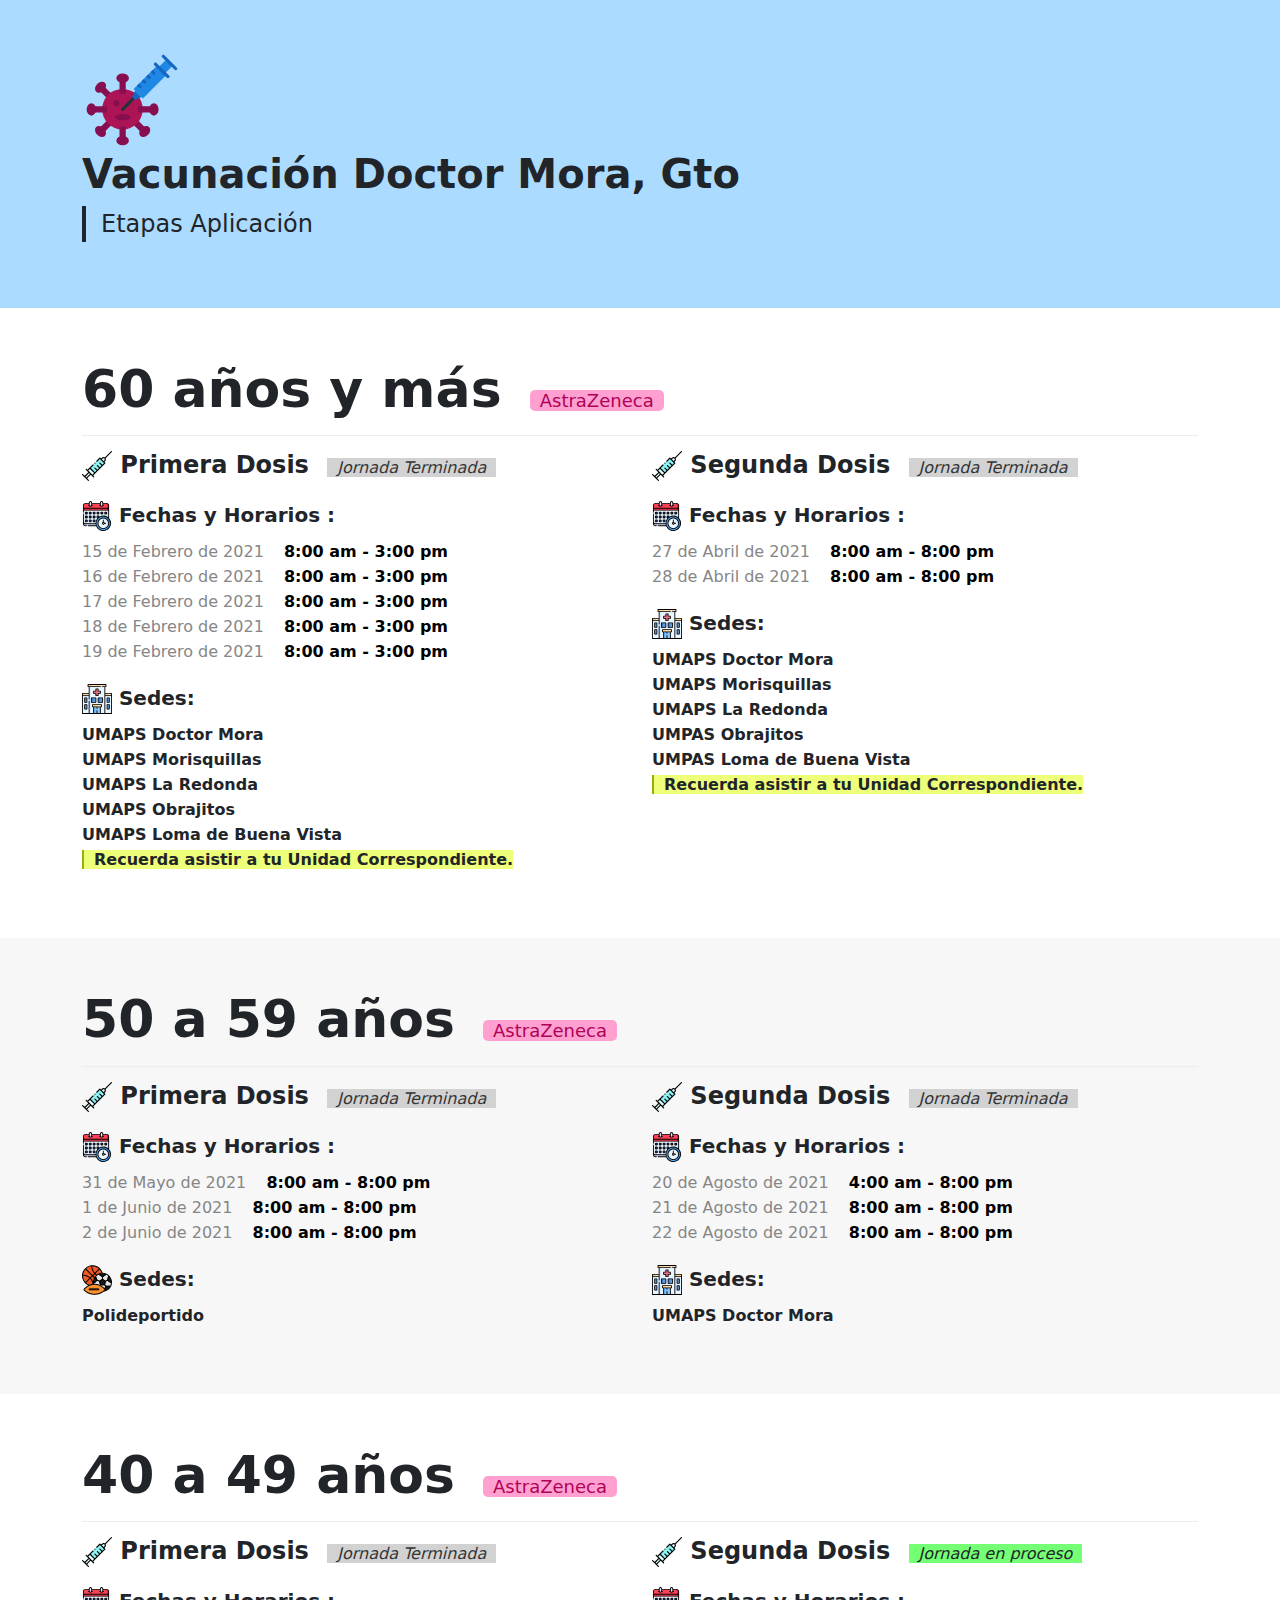
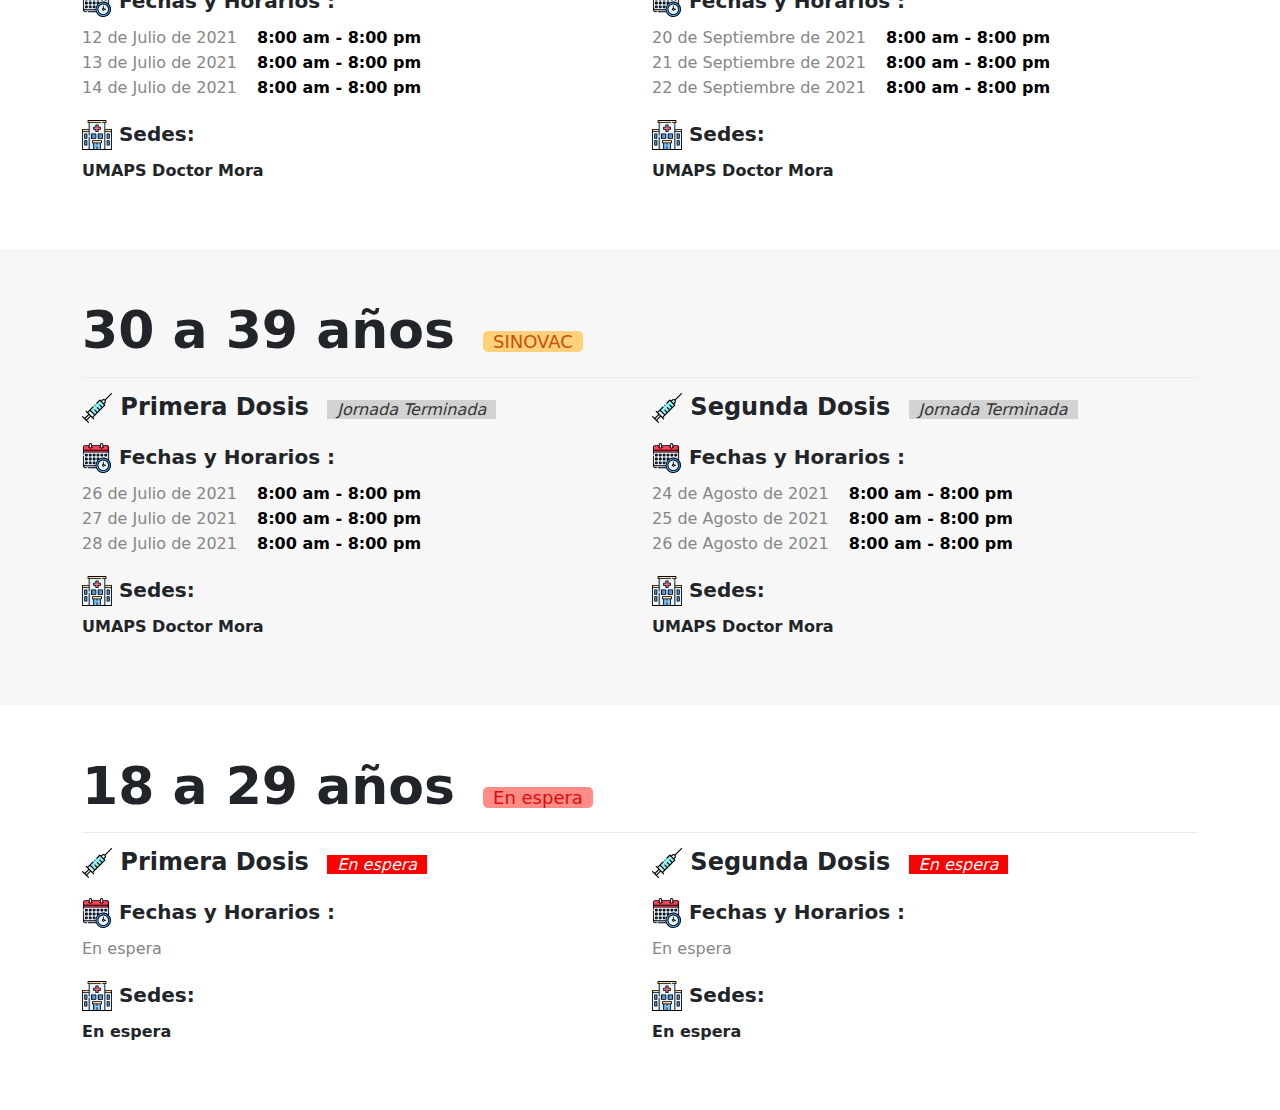
==== index.html @ d127301e "Update index.html" ====
<!doctype html>
<html lang="es">
  <head>
    <!-- Required meta tags -->
    <meta charset="utf-8">
    <meta name="viewport" content="width=device-width, initial-scale=1, shrink-to-fit=no, user-scalable=0">
		<link rel="shortcut icon" href="images/icon.png">
		<title>Vacunación Doctor Mora</title> 
		<meta name="description" content="Información sobre el coronavirus en Doctor Mora" >

    <!-- Bootstrap CSS -->
    <link href="css/bootstrap.min.css" rel="stylesheet">
		<link href="css/styles.css" rel="stylesheet">

  


    <!-- progresive app -->
		<!-- Progresive -->
		<meta name="theme-color" content="#63aee6" />
  	<link rel="manifest" href="./manifest.json" /> 


  </head>
  <body>
    
	  
	  
	  
	  
	  <section class="banner">
	  	<div class="container">
			<div class="row justify-content-center">
				<div class="col-lg-12">
					<img src="images/vacuna.svg" class="img-fluid" alt=""><h1> Vacunación Doctor Mora, Gto </h1>
					<p>Etapas Aplicación</p>
				</div>
			</div>  
		</div>
	  </section>
	  
	
	  
	  <!----------------------------------------- 60---------------------------------- ----------------->
	  
	  <section class="etapa blanco">
	  	<div class="container">
			<div class="row">
				<div class="col-lg-12 pegajoso tras">
					<h2 class="years">60 años y más <span class="vacuna astra">AstraZeneca</span></h2>
				</div>
				<!-- 1 dosis -->
				<div class="col-lg-6 col-md-6 col-sm-12">
					<div class="tarjeta temp">
						<ul class="list-unstyled">
							<li class="dosis"><h3><img src="images/jeringa.svg" class="img-fluid img-list" alt=""> Primera Dosis <span class="jornada terminada">Jornada Terminada</span></h3></li>
							<li class="fecha"><h3><img src="images/calendario.svg" class="img-fluid img-list" alt=""> Fechas y Horarios :</h3>
								<ul class="list-unstyled">
									<li>15 de Febrero de 2021 <span>8:00 am - 3:00 pm</span></li>
									<li>16 de Febrero de 2021 <span>8:00 am - 3:00 pm</span></li>
									<li>17 de Febrero de 2021 <span>8:00 am - 3:00 pm</span></li>
									<li>18 de Febrero de 2021 <span>8:00 am - 3:00 pm</span></li>
									<li>19 de Febrero de 2021 <span>8:00 am - 3:00 pm</span></li>
								</ul>
							</li>
							<li class="sedes"><h3><img src="images/hospital.svg" class="img-fluid img-list" alt=""> Sedes:</h3> 
								<ul class="list-unstyled">
									<li>UMAPS Doctor Mora</li>
									<li>UMAPS Morisquillas</li>
									<li>UMAPS La Redonda</li>
									<li>UMAPS Obrajitos</li>
									<li>UMAPS Loma de Buena Vista</li>
									<li><span>Recuerda asistir a tu Unidad Correspondiente.</span></li>
								</ul>
							</li>
							
						</ul>
					</div>
				</div>
			
			
			<!-- 2 dosis -->
				<div class="col-lg-6 col-md-6 col-sm-12">
					<div class="tarjeta temp">
						<ul class="list-unstyled">
							<li class="dosis"><h3><img src="images/jeringa.svg" class="img-fluid img-list" alt=""> Segunda Dosis <span class="jornada terminada">Jornada Terminada</span></h3></li>
							<li class="fecha"><h3><img src="images/calendario.svg" class="img-fluid img-list" alt=""> Fechas y Horarios :</h3>
								<ul class="list-unstyled">
									<li>27 de Abril de 2021 <span>8:00 am - 8:00 pm</span></li>
									<li>28 de Abril de 2021 <span>8:00 am - 8:00 pm</span></li>
									
								</ul>
							</li>
							<li class="sedes"><h3><img src="images/hospital.svg" class="img-fluid img-list" alt=""> Sedes: </h3>
								<ul class="list-unstyled">
									<li>UMAPS Doctor Mora</li>
									<li>UMAPS Morisquillas</li>
									<li>UMAPS La Redonda</li>
									<li>UMPAS Obrajitos</li>
									<li>UMPAS Loma de Buena Vista</li>
									<li><span>Recuerda asistir a tu Unidad Correspondiente.</span></li>
								</ul>
							</li>
							
						</ul>
					</div>
				</div>
			
		
			
			
			
			
			
			
			
			
			</div>  
		</div>
	  </section>
	  
	  	  <!-----------------------------------------50------ 59---------------------------------- ----------------->
	    
	  <section class="etapa gris">
	  	<div class="container">
			<div class="row">
				<div class="col-lg-12 pegajoso tras">
					<h2 class="years">50 a 59 años <span class="vacuna astra">AstraZeneca</span></h2>
				</div>
				<!-- 1 dosis -->
				<div class="col-lg-6 col-md-6 col-sm-12">
					<div class="tarjeta temp">
						<ul class="list-unstyled">
							<li class="dosis"><h3><img src="images/jeringa.svg" class="img-fluid img-list" alt=""> Primera Dosis <span class="jornada terminada">Jornada Terminada</span></h3></li>
							<li class="fecha"><h3><img src="images/calendario.svg" class="img-fluid img-list" alt=""> Fechas y Horarios :</h3>
								<ul class="list-unstyled">
									<li>31 de Mayo de 2021 <span>8:00 am - 8:00 pm</span></li>
									<li> 1 de Junio de 2021 <span>8:00 am - 8:00 pm</span></li>
									<li> 2 de Junio de 2021 <span>8:00 am - 8:00 pm</span></li>
									
								</ul>
							</li>
							<li class="sedes"><h3><img src="images/sports.svg" class="img-fluid img-list" alt=""> Sedes:</h3> 
								<ul class="list-unstyled">
									<li>Polideportido</li>
								</ul>
							</li>
							
						</ul>
					</div>
				</div>
			
			
			<!-- 2 dosis -->
				<div class="col-lg-6 col-md-6 col-sm-12">
					<div class="tarjeta temp">
						<ul class="list-unstyled">
							<li class="dosis"><h3><img src="images/jeringa.svg" class="img-fluid img-list" alt=""> Segunda Dosis <span class="jornada terminada">Jornada Terminada</span></h3></li>
							<li class="fecha"><h3><img src="images/calendario.svg" class="img-fluid img-list" alt=""> Fechas y Horarios :</h3>
								<ul class="list-unstyled">
									<li>20 de Agosto de 2021 <span>4:00 am - 8:00 pm</span></li>
									<li>21 de Agosto de 2021 <span>8:00 am - 8:00 pm</span></li>
									<li>22 de Agosto de 2021 <span>8:00 am - 8:00 pm</span></li>
									
								</ul>
							</li>
							<li class="sedes"><h3><img src="images/hospital.svg" class="img-fluid img-list" alt=""> Sedes: </h3>
								<ul class="list-unstyled">
									<li>UMAPS Doctor Mora</li>
								</ul>
							</li>
							
						</ul>
					</div>
				</div>
			
		
			
	
			
			</div>  
		</div>
	  </section>
	  


	  <!-----------------------------------------40------ 49---------------------------------- ----------------->
	  
	  <section class="etapa blanco">
	  	<div class="container">
			<div class="row">
				<div class="col-lg-12 pegajoso tras">
					<h2 class="years">40 a 49 años <span class="vacuna astra">AstraZeneca</span></h2>
				</div>
				<!-- 1 dosis -->
				<div class="col-lg-6 col-md-6 col-sm-12">
					<div class="tarjeta temp">
						<ul class="list-unstyled">
							<li class="dosis"><h3><img src="images/jeringa.svg" class="img-fluid img-list" alt=""> Primera Dosis <span class="jornada terminada">Jornada Terminada</span></h3></li>
							<li class="fecha"><h3><img src="images/calendario.svg" class="img-fluid img-list" alt=""> Fechas y Horarios :</h3>
								<ul class="list-unstyled">
									<li>12 de Julio de 2021 <span>8:00 am - 8:00 pm</span></li>
									<li>13 de Julio de 2021 <span>8:00 am - 8:00 pm</span></li>
									<li>14 de Julio de 2021 <span>8:00 am - 8:00 pm</span></li>
									
								</ul>
							</li>
							<li class="sedes"><h3><img src="images/hospital.svg" class="img-fluid img-list" alt=""> Sedes:</h3> 
								<ul class="list-unstyled">
									<li>UMAPS Doctor Mora</li>
								</ul>
							</li>
							
						</ul>
					</div>
				</div>
			
			
			<!-- 2 dosis -->
				<div class="col-lg-6 col-md-6 col-sm-12">
					<div class="tarjeta prox">
						<ul class="list-unstyled">
							<li class="dosis"><h3><img src="images/jeringa.svg" class="img-fluid img-list" alt=""> Segunda Dosis <span class="jornada proxima">Jornada en proceso</span></h3></li>
							<li class="fecha"><h3><img src="images/calendario.svg" class="img-fluid img-list" alt=""> Fechas y Horarios :</h3>
								<ul class="list-unstyled">
									<li>20 de Septiembre de 2021 <span>8:00 am - 8:00 pm</span></li>
									<li>21 de Septiembre de 2021 <span>8:00 am - 8:00 pm</span></li>
									<li>22 de Septiembre de 2021 <span>8:00 am - 8:00 pm</span></li>
									
								</ul>
							</li>
							<li class="sedes"><h3><img src="images/hospital.svg" class="img-fluid img-list" alt=""> Sedes: </h3>
								<ul class="list-unstyled">
									<li>UMAPS Doctor Mora</li>
									
								</ul>
							</li>
							
						</ul>
					</div>
				</div>
			
		
			</div>
		  </div>
	  </section>
			
				<!-----------------------------------------30------ 39---------------------------------- ----------------->
				
	<section class="etapa gris">
	  	<div class="container">
			<div class="row">
				<div class="col-lg-12 pegajoso tras">
					<h2 class="years">30 a 39 años <span class="vacuna sinovac">SINOVAC</span></h2>
				</div>
				<!-- 1 dosis -->
				<div class="col-lg-6 col-md-6 col-sm-12">
					<div class="tarjeta temp">
						<ul class="list-unstyled">
							<li class="dosis"><h3><img src="images/jeringa.svg" class="img-fluid img-list" alt=""> Primera Dosis <span class="jornada terminada">Jornada Terminada</span></h3></li>
							<li class="fecha"><h3><img src="images/calendario.svg" class="img-fluid img-list" alt=""> Fechas y Horarios :</h3>
								<ul class="list-unstyled">
									<li>26 de Julio de 2021 <span>8:00 am - 8:00 pm</span></li>
									<li>27 de Julio de 2021 <span>8:00 am - 8:00 pm</span></li>
									<li>28 de Julio de 2021 <span>8:00 am - 8:00 pm</span></li>
									
								</ul>
							</li>
							<li class="sedes"><h3><img src="images/hospital.svg" class="img-fluid img-list" alt=""> Sedes:</h3> 
								<ul class="list-unstyled">
									<li>UMAPS Doctor Mora</li>
								</ul>
							</li>
							
						</ul>
					</div>
				</div>
			
			
			<!-- 2 dosis -->
				<div class="col-lg-6 col-md-6 col-sm-12">
					<div class="tarjeta temp">
						<ul class="list-unstyled">
							<li class="dosis"><h3><img src="images/jeringa.svg" class="img-fluid img-list" alt=""> Segunda Dosis <span class="jornada terminada">Jornada Terminada</span></h3></li>
							<li class="fecha"><h3><img src="images/calendario.svg" class="img-fluid img-list" alt=""> Fechas y Horarios :</h3>
								<ul class="list-unstyled">
									<li>24 de Agosto de 2021 <span>8:00 am - 8:00 pm</span></li>
									<li>25 de Agosto de 2021 <span>8:00 am - 8:00 pm</span></li>
									<li>26 de Agosto de 2021 <span>8:00 am - 8:00 pm</span></li>
									
								</ul>
							</li>
							<li class="sedes"><h3><img src="images/hospital.svg" class="img-fluid img-list" alt=""> Sedes: </h3>
								<ul class="list-unstyled">
									<li>UMAPS Doctor Mora</li>
								</ul>
							</li>
							
						</ul>
					</div>
				</div>
			
			
			
			
			
			
			</div>  
		</div>
	  </section>
	  
	  
<!-----------------------------------------18------ 29---------------------------------- ----------------->
				

<section class="etapa blanco">
	  	<div class="container">
			<div class="row">
				<div class="col-lg-12 pegajoso tras">
					<h2 class="years">18 a 29 años <span class="vacuna definirse">En espera</span></h2>
				</div>
				<!-- 1 dosis -->
				<div class="col-lg-6 col-md-6 col-sm-12">
					<div class="tarjeta esp">
						<ul class="list-unstyled">
							<li class="dosis"><h3><img src="images/jeringa.svg" class="img-fluid img-list" alt=""> Primera Dosis <span class="jornada espera">En espera</span></h3></li>
							<li class="fecha"><h3><img src="images/calendario.svg" class="img-fluid img-list" alt=""> Fechas y Horarios :</h3>
								<ul class="list-unstyled">
									<li>En espera <span></span></li>
									
									
								</ul>
							</li>
							<li class="sedes"><h3><img src="images/hospital.svg" class="img-fluid img-list" alt=""> Sedes:</h3> 
								<ul class="list-unstyled">
									<li>En espera</li>
								</ul>
							</li>
							
						</ul>
					</div>
				</div>
			
			
			<!-- 2 dosis -->
				<div class="col-lg-6 col-md-6 col-sm-12">
					<div class="tarjeta esp">
						<ul class="list-unstyled">
							<li class="dosis"><h3><img src="images/jeringa.svg" class="img-fluid img-list" alt=""> Segunda Dosis <span class="jornada espera">En espera</span></h3></li>
							<li class="fecha"><h3><img src="images/calendario.svg" class="img-fluid img-list" alt=""> Fechas y Horarios :</h3>
								<ul class="list-unstyled">
									<li>En espera <span></span></li>
									
									
								</ul>
							</li>
							<li class="sedes"><h3><img src="images/hospital.svg" class="img-fluid img-list" alt=""> Sedes: </h3>
								<ul class="list-unstyled">
									<li>En espera</li>
								</ul>
							</li>
							
						</ul>
					</div>
				</div>
			
			
			
			
			
			
			</div>  
		</div>
	  </section>
	  



















	  
	  
	  
    <!-- Optional JavaScript; choose one of the two! -->

    <!-- Option 1: Bootstrap Bundle with Popper -->
    <script src="js/bootstrap.bundle.min.js"></script>
     <script src="js/app.js"></script>

    <!-- Option 2: Separate Popper and Bootstrap JS -->
    <!--
    <script src="https://cdn.jsdelivr.net/npm/@popperjs/core@2.9.3/dist/umd/popper.min.js" integrity="sha384-eMNCOe7tC1doHpGoWe/6oMVemdAVTMs2xqW4mwXrXsW0L84Iytr2wi5v2QjrP/xp" crossorigin="anonymous"></script>
    <script src="https://cdn.jsdelivr.net/npm/bootstrap@5.1.0/dist/js/bootstrap.min.js" integrity="sha384-cn7l7gDp0eyniUwwAZgrzD06kc/tftFf19TOAs2zVinnD/C7E91j9yyk5//jjpt/" crossorigin="anonymous"></script>
    -->
  </body>
</html>
---- css/styles.css ----
:root{
	--astra: #ae0258;
}


.banner{
	background: #abdbff;
	padding: 50px 0px;
}
.banner img{
	width: 100px;
}
.banner h1{
	font-weight: bold;
}
.banner p{
	font-size: 24px;
	border-left: 4px solid;
	padding-left: 15px;
}
.gris{
	background: #f7f7f7;
}

.astra{
	background: #ffa0d0;
	color: var(--astra);
}
.sinovac{
	background: #ffd17b;
	color: #c85008;
}
.definirse{
	background: #ff8c86;
	color: #df0b0b;
}




.etapa{
	width: 100%;
	height: auto;
	padding: 50px 0px;
}

.img-list{
	width: 30px;
}


h2.years {
	font-size: 52px;
	font-weight: bold;
	margin-bottom: 15px;
	border-bottom: 1px solid #ececec;
	padding-bottom: 15px;
}
h2.years span{
	font-size: 18px;
	padding: 0px 10px;
	border-radius: 5px;
	margin-left: 10px;
	font-weight: 400;
}
.tarjeta ul li.dosis h3{
	font-size: 24px;
	font-weight: bold;
}
.tarjeta ul li.dosis h3 span.jornada{
	font-size: 16px;
	font-weight: normal;
	margin-left: 10px;
	font-style: italic;
	padding: 0px 10px;
}
span.jornada.terminada{
	color: #353535;
	background: #d2d2d2;
}
span.jornada.proceso{
	background: yellow;
	color: #000;
}
span.jornada.espera{
	background: red;
	color: #fff;
}
span.jornada.proxima{
	background: #74ff74;
}

.tarjeta ul li.fecha h3, .tarjeta ul li.sedes h3{
	font-size: 20px;
	font-weight: bold;
	margin-top: 20px;
}
.tarjeta ul li.fecha ul li{
	color: #868686;
	line-height: 25px;
}
.tarjeta ul li.fecha ul li span{
	color: #000;
	font-weight: 600;
	margin-left: 15px;
}
.tarjeta ul li.sedes ul li{
	line-height: 25px;
	font-weight: 600;
}

.tarjeta ul li.sedes ul li span {
	background: #eeff79;
	border-left: 2px solid #99ae08;
	padding-left: 10px;
}






/* -----------------------------------------------*/
/*------------------- RESPONSIVE -----------------*/
/*------------------------------------------------*/




@media screen and (max-width: 991px){
	.tarjeta ul li.dosis h3{
		white-space: nowrap;
	}
	
	.tarjeta ul li.dosis h3 span.jornada{
		font-size: 14px;
		margin-left: 0px;
	}
	
}



@media screen and (max-width: 767px){
	
	.tarjeta{
		
		padding-left: 15px;
	}
	/* estilos para el border izquierdo en version movil */
	
	.temp{
		border-left: 4px solid #d2d2d2;
	}
	.process{
		border-left: 4px solid yellow;
	}
	.prox{
		border-left: 4px solid #74ff74;
	}
	.esp{
		border-left: 4px solid red;
	}
	
	
	.tarjeta ul li.dosis h3{
		white-space: normal;
		margin-top: 15px;
	}
	.pegajoso{
		position: sticky;
		top: 0;
	}
	
	.gris .pegajoso{
		background: #f7f7f7;
	}
	.blanco .pegajoso{
		background: #fff;
	}
	
	
	
	
}




@media screen and (max-width: 575px){
	.banner{
		padding: 20px 0px;
	}
	.banner h1{
		font-size: 24px;
	}
	.banner p{
		font-size: 16px;
	}
	
	h2.years{
		font-size: 32px;
		margin-bottom: 0px;
		padding-top: 10px;
	}
	h2.years span {
	    font-size: 16px;
	}
	.tarjeta ul li.dosis h3{
		font-size: 18px;
	}
	.tarjeta ul li.fecha h3, .tarjeta ul li.sedes h3 {
    	font-size: 16px;
	}
	.tarjeta ul li.fecha ul li, .tarjeta ul li.sedes ul li{
		font-size: 14px;
	}
}

@media screen and (max-width: 440px){
	h2.years {
		font-size: 24px;
	}
}




@media screen and (max-width: 348px){
	.banner h1{
		font-size: 18px;
	}
	
	
	.tarjeta ul li.dosis h3 {
		font-size: 16px;
	}
	.tarjeta ul li.fecha h3, .tarjeta ul li.sedes h3 {
		font-size: 14px;
	}
	.tarjeta ul li.fecha ul li, .tarjeta ul li.sedes ul li {
		font-size: 12px;
	}
	.tarjeta ul li.dosis h3 span.jornada {
    	font-size: 12px;
	}
}

@media screen and (max-width: 320px){
	h2.years span {
	    font-size: 12px;
	}
}
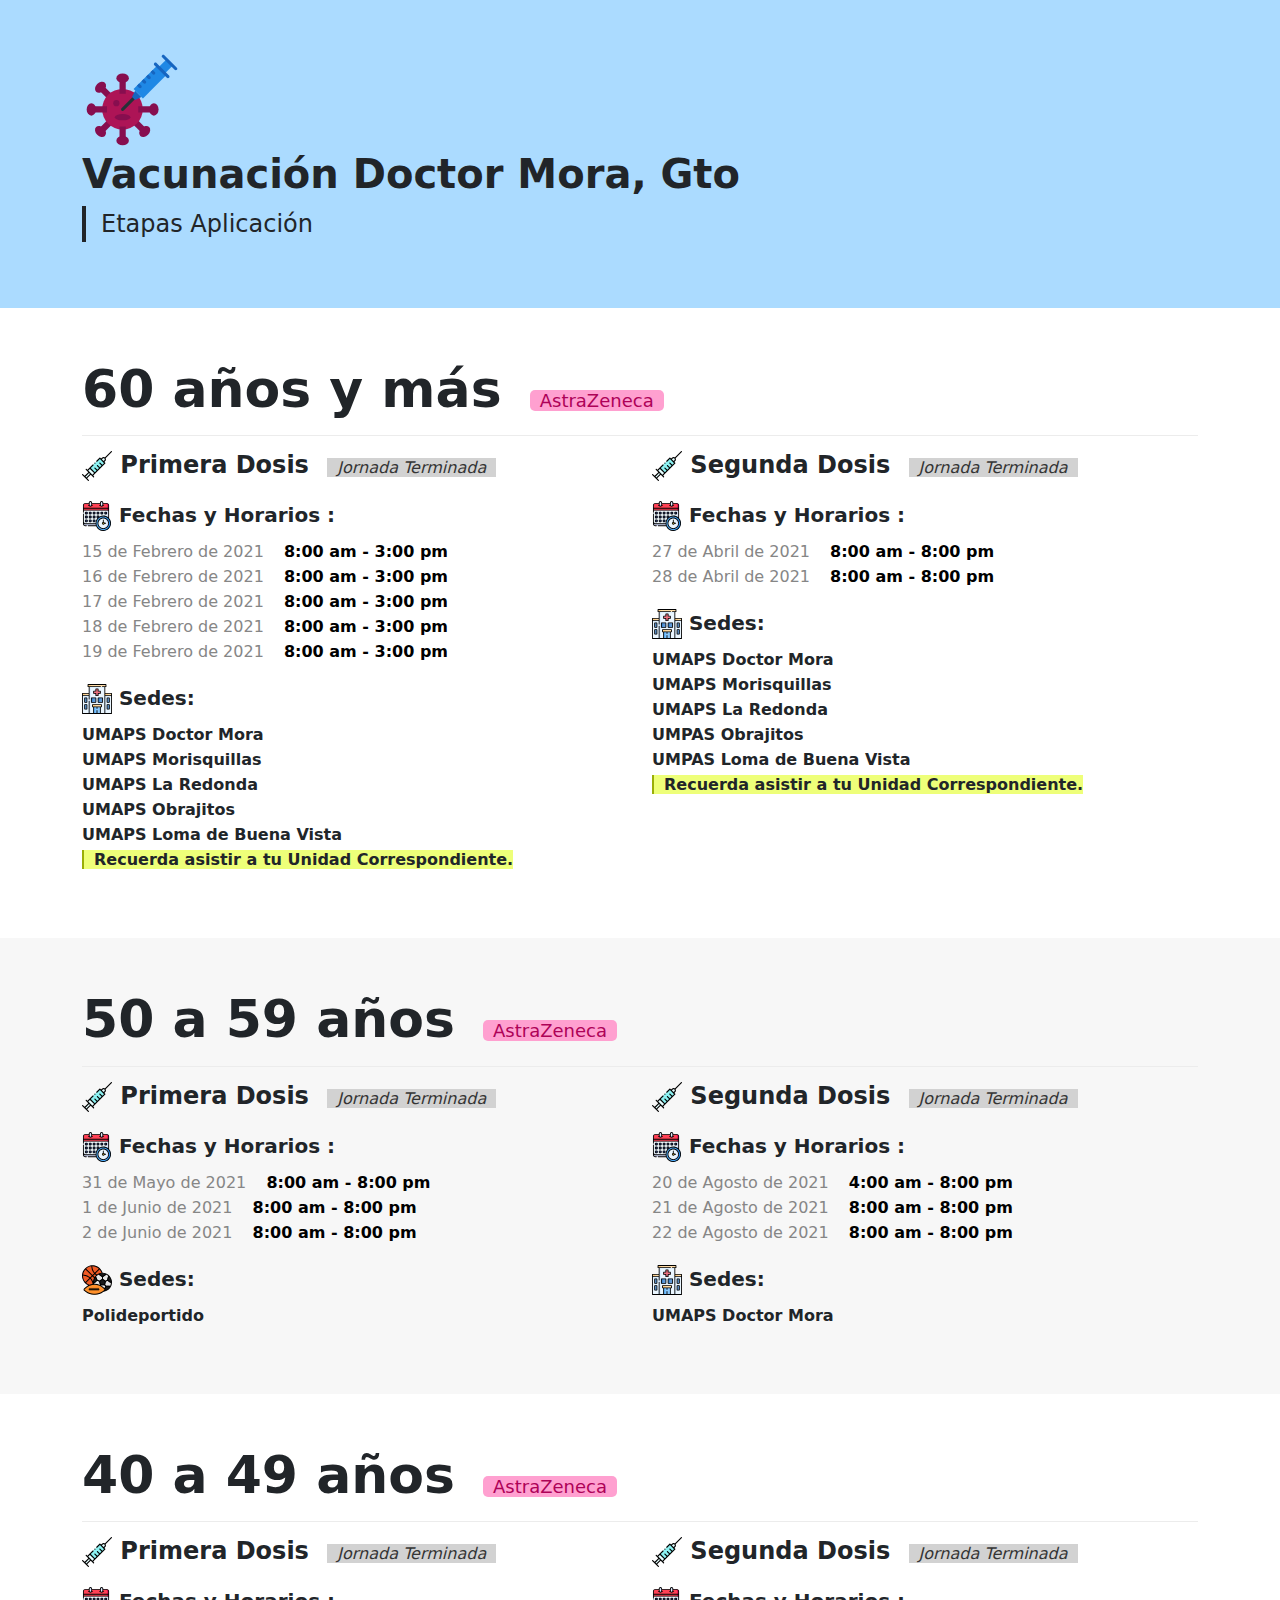
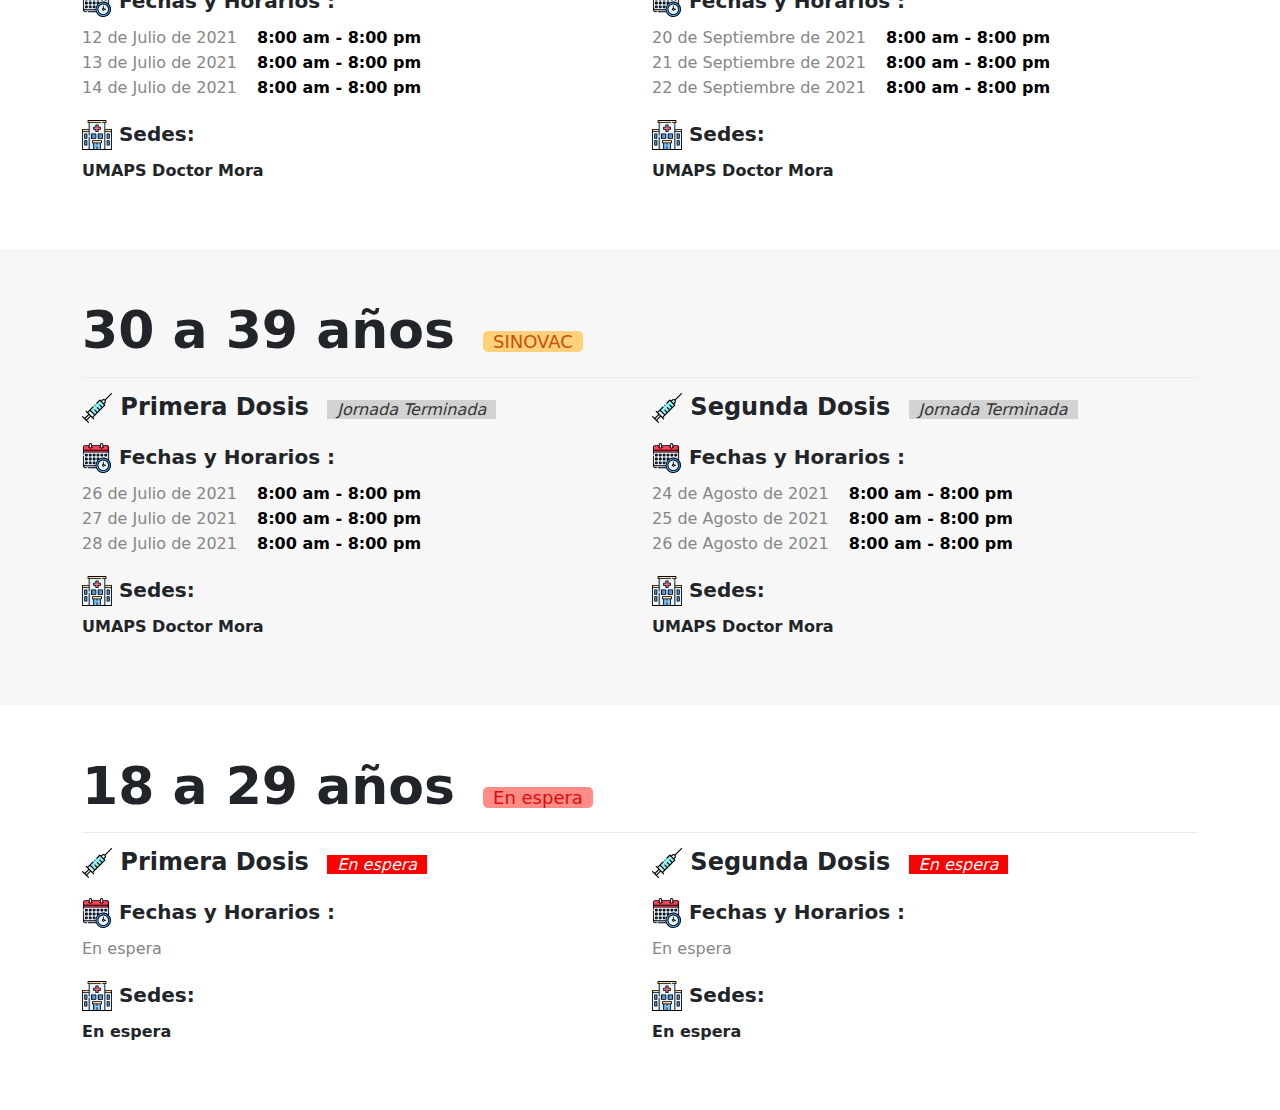
==== commit 98dbc49c: "Update index.html" ====
--- a/index.html
+++ b/index.html
@@ -218,9 +218,9 @@
 			
 			<!-- 2 dosis -->
 				<div class="col-lg-6 col-md-6 col-sm-12">
-					<div class="tarjeta prox">
-						<ul class="list-unstyled">
-							<li class="dosis"><h3><img src="images/jeringa.svg" class="img-fluid img-list" alt=""> Segunda Dosis <span class="jornada proxima">Jornada en proceso</span></h3></li>
+					<div class="tarjeta temp">
+						<ul class="list-unstyled">
+							<li class="dosis"><h3><img src="images/jeringa.svg" class="img-fluid img-list" alt=""> Segunda Dosis <span class="jornada terminada">Jornada Terminada</span></h3></li>
 							<li class="fecha"><h3><img src="images/calendario.svg" class="img-fluid img-list" alt=""> Fechas y Horarios :</h3>
 								<ul class="list-unstyled">
 									<li>20 de Septiembre de 2021 <span>8:00 am - 8:00 pm</span></li>
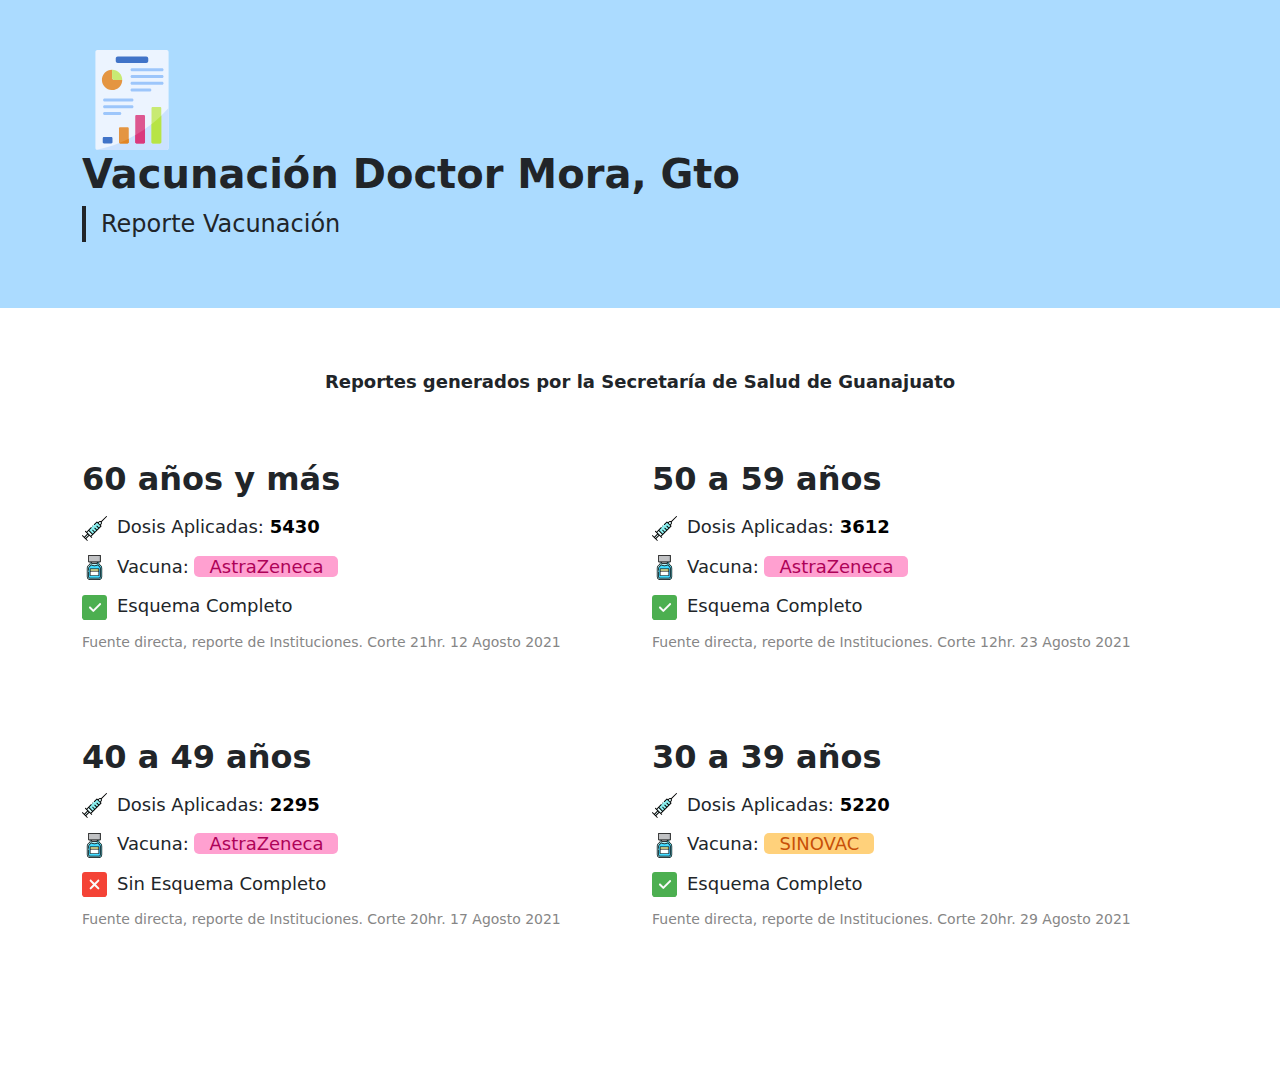
==== commit 2da502d7: "reportes vacunacion" ====
--- a/index.html
+++ b/index.html
@@ -32,8 +32,8 @@
 	  	<div class="container">
 			<div class="row justify-content-center">
 				<div class="col-lg-12">
-					<img src="images/vacuna.svg" class="img-fluid" alt=""><h1> Vacunación Doctor Mora, Gto </h1>
-					<p>Etapas Aplicación</p>
+					<img src="images/report.svg" class="img-fluid" alt=""><h1> Vacunación Doctor Mora, Gto </h1>
+					<p>Reporte Vacunación</p>
 				</div>
 			</div>  
 		</div>
@@ -41,343 +41,69 @@
 	  
 	
 	  
-	  <!----------------------------------------- 60---------------------------------- ----------------->
-	  
-	  <section class="etapa blanco">
+	  <section class="reportes">
 	  	<div class="container">
-			<div class="row">
-				<div class="col-lg-12 pegajoso tras">
-					<h2 class="years">60 años y más <span class="vacuna astra">AstraZeneca</span></h2>
-				</div>
-				<!-- 1 dosis -->
-				<div class="col-lg-6 col-md-6 col-sm-12">
-					<div class="tarjeta temp">
+			<div class="row justify-content-center">
+				<p>Reportes generados por la Secretaría de Salud de Guanajuato</p>
+				
+				<div class="col-lg-6 col-md-8 col-sm-12 col-12">
+					<div class="content">
 						<ul class="list-unstyled">
-							<li class="dosis"><h3><img src="images/jeringa.svg" class="img-fluid img-list" alt=""> Primera Dosis <span class="jornada terminada">Jornada Terminada</span></h3></li>
-							<li class="fecha"><h3><img src="images/calendario.svg" class="img-fluid img-list" alt=""> Fechas y Horarios :</h3>
-								<ul class="list-unstyled">
-									<li>15 de Febrero de 2021 <span>8:00 am - 3:00 pm</span></li>
-									<li>16 de Febrero de 2021 <span>8:00 am - 3:00 pm</span></li>
-									<li>17 de Febrero de 2021 <span>8:00 am - 3:00 pm</span></li>
-									<li>18 de Febrero de 2021 <span>8:00 am - 3:00 pm</span></li>
-									<li>19 de Febrero de 2021 <span>8:00 am - 3:00 pm</span></li>
-								</ul>
-							</li>
-							<li class="sedes"><h3><img src="images/hospital.svg" class="img-fluid img-list" alt=""> Sedes:</h3> 
-								<ul class="list-unstyled">
-									<li>UMAPS Doctor Mora</li>
-									<li>UMAPS Morisquillas</li>
-									<li>UMAPS La Redonda</li>
-									<li>UMAPS Obrajitos</li>
-									<li>UMAPS Loma de Buena Vista</li>
-									<li><span>Recuerda asistir a tu Unidad Correspondiente.</span></li>
-								</ul>
-							</li>
-							
+							<li class="edad">60 años y más</li>
+							<li class="dosis"><img src="images/jeringa.svg" class="img-fluid" alt="">Dosis Aplicadas: <span>5430</span></li>
+							<li class="vacuna"><img src="images/frasco.svg" class="img-fluid" alt="">Vacuna: <span class="astra">AstraZeneca</span></li>
+							<li class="esquema"><img src="images/comprobar.svg" class="img-fluid" alt="">Esquema Completo</li>
+							<li class="fuente-directa">Fuente directa, reporte de Instituciones. Corte 21hr. 12 Agosto 2021</li>
 						</ul>
 					</div>
 				</div>
-			
-			
-			<!-- 2 dosis -->
-				<div class="col-lg-6 col-md-6 col-sm-12">
-					<div class="tarjeta temp">
+				
+				<div class="col-lg-6 col-md-8 col-sm-12 col-12">
+					<div class="content">
 						<ul class="list-unstyled">
-							<li class="dosis"><h3><img src="images/jeringa.svg" class="img-fluid img-list" alt=""> Segunda Dosis <span class="jornada terminada">Jornada Terminada</span></h3></li>
-							<li class="fecha"><h3><img src="images/calendario.svg" class="img-fluid img-list" alt=""> Fechas y Horarios :</h3>
-								<ul class="list-unstyled">
-									<li>27 de Abril de 2021 <span>8:00 am - 8:00 pm</span></li>
-									<li>28 de Abril de 2021 <span>8:00 am - 8:00 pm</span></li>
-									
-								</ul>
-							</li>
-							<li class="sedes"><h3><img src="images/hospital.svg" class="img-fluid img-list" alt=""> Sedes: </h3>
-								<ul class="list-unstyled">
-									<li>UMAPS Doctor Mora</li>
-									<li>UMAPS Morisquillas</li>
-									<li>UMAPS La Redonda</li>
-									<li>UMPAS Obrajitos</li>
-									<li>UMPAS Loma de Buena Vista</li>
-									<li><span>Recuerda asistir a tu Unidad Correspondiente.</span></li>
-								</ul>
-							</li>
-							
+							<li class="edad">50 a 59 años</li>
+							<li class="dosis"><img src="images/jeringa.svg" class="img-fluid" alt="">Dosis Aplicadas: <span>3612</span></li>
+							<li class="vacuna"><img src="images/frasco.svg" class="img-fluid" alt="">Vacuna: <span class="astra">AstraZeneca</span></li>
+							<li class="esquema"><img src="images/comprobar.svg" class="img-fluid" alt="">Esquema Completo</li>
+							<li class="fuente-directa">Fuente directa, reporte de Instituciones. Corte 12hr. 23 Agosto 2021</li>
 						</ul>
 					</div>
 				</div>
-			
-		
-			
-			
-			
-			
-			
-			
-			
-			
-			</div>  
-		</div>
-	  </section>
-	  
-	  	  <!-----------------------------------------50------ 59---------------------------------- ----------------->
-	    
-	  <section class="etapa gris">
-	  	<div class="container">
-			<div class="row">
-				<div class="col-lg-12 pegajoso tras">
-					<h2 class="years">50 a 59 años <span class="vacuna astra">AstraZeneca</span></h2>
-				</div>
-				<!-- 1 dosis -->
-				<div class="col-lg-6 col-md-6 col-sm-12">
-					<div class="tarjeta temp">
+				
+				
+				<div class="col-lg-6 col-md-8 col-sm-12 col-12">
+					<div class="content">
 						<ul class="list-unstyled">
-							<li class="dosis"><h3><img src="images/jeringa.svg" class="img-fluid img-list" alt=""> Primera Dosis <span class="jornada terminada">Jornada Terminada</span></h3></li>
-							<li class="fecha"><h3><img src="images/calendario.svg" class="img-fluid img-list" alt=""> Fechas y Horarios :</h3>
-								<ul class="list-unstyled">
-									<li>31 de Mayo de 2021 <span>8:00 am - 8:00 pm</span></li>
-									<li> 1 de Junio de 2021 <span>8:00 am - 8:00 pm</span></li>
-									<li> 2 de Junio de 2021 <span>8:00 am - 8:00 pm</span></li>
-									
-								</ul>
-							</li>
-							<li class="sedes"><h3><img src="images/sports.svg" class="img-fluid img-list" alt=""> Sedes:</h3> 
-								<ul class="list-unstyled">
-									<li>Polideportido</li>
-								</ul>
-							</li>
-							
+							<li class="edad">40 a 49 años</li>
+							<li class="dosis"><img src="images/jeringa.svg" class="img-fluid" alt="">Dosis Aplicadas: <span>2295</span></li>
+							<li class="vacuna"><img src="images/frasco.svg" class="img-fluid" alt="">Vacuna: <span class="astra">AstraZeneca</span></li>
+							<li class="esquema"><img src="images/eliminar.svg" class="img-fluid" alt="">Sin Esquema Completo</li>
+							<li class="fuente-directa">Fuente directa, reporte de Instituciones. Corte 20hr. 17 Agosto 2021</li>
 						</ul>
 					</div>
 				</div>
-			
-			
-			<!-- 2 dosis -->
-				<div class="col-lg-6 col-md-6 col-sm-12">
-					<div class="tarjeta temp">
+				
+				
+				<div class="col-lg-6 col-md-8 col-sm-12 col-12">
+					<div class="content">
 						<ul class="list-unstyled">
-							<li class="dosis"><h3><img src="images/jeringa.svg" class="img-fluid img-list" alt=""> Segunda Dosis <span class="jornada terminada">Jornada Terminada</span></h3></li>
-							<li class="fecha"><h3><img src="images/calendario.svg" class="img-fluid img-list" alt=""> Fechas y Horarios :</h3>
-								<ul class="list-unstyled">
-									<li>20 de Agosto de 2021 <span>4:00 am - 8:00 pm</span></li>
-									<li>21 de Agosto de 2021 <span>8:00 am - 8:00 pm</span></li>
-									<li>22 de Agosto de 2021 <span>8:00 am - 8:00 pm</span></li>
-									
-								</ul>
-							</li>
-							<li class="sedes"><h3><img src="images/hospital.svg" class="img-fluid img-list" alt=""> Sedes: </h3>
-								<ul class="list-unstyled">
-									<li>UMAPS Doctor Mora</li>
-								</ul>
-							</li>
-							
+							<li class="edad">30 a 39 años</li>
+							<li class="dosis"><img src="images/jeringa.svg" class="img-fluid" alt="">Dosis Aplicadas: <span>5220</span></li>
+							<li class="vacuna"><img src="images/frasco.svg" class="img-fluid" alt="">Vacuna: <span class="sinovac">SINOVAC</span></li>
+							<li class="esquema"><img src="images/comprobar.svg" class="img-fluid" alt="">Esquema Completo</li>
+							<li class="fuente-directa">Fuente directa, reporte de Instituciones. Corte 20hr. 29 Agosto 2021</li>
 						</ul>
 					</div>
 				</div>
-			
-		
-			
-	
-			
-			</div>  
-		</div>
-	  </section>
-	  
-
-
-	  <!-----------------------------------------40------ 49---------------------------------- ----------------->
-	  
-	  <section class="etapa blanco">
-	  	<div class="container">
-			<div class="row">
-				<div class="col-lg-12 pegajoso tras">
-					<h2 class="years">40 a 49 años <span class="vacuna astra">AstraZeneca</span></h2>
-				</div>
-				<!-- 1 dosis -->
-				<div class="col-lg-6 col-md-6 col-sm-12">
-					<div class="tarjeta temp">
-						<ul class="list-unstyled">
-							<li class="dosis"><h3><img src="images/jeringa.svg" class="img-fluid img-list" alt=""> Primera Dosis <span class="jornada terminada">Jornada Terminada</span></h3></li>
-							<li class="fecha"><h3><img src="images/calendario.svg" class="img-fluid img-list" alt=""> Fechas y Horarios :</h3>
-								<ul class="list-unstyled">
-									<li>12 de Julio de 2021 <span>8:00 am - 8:00 pm</span></li>
-									<li>13 de Julio de 2021 <span>8:00 am - 8:00 pm</span></li>
-									<li>14 de Julio de 2021 <span>8:00 am - 8:00 pm</span></li>
-									
-								</ul>
-							</li>
-							<li class="sedes"><h3><img src="images/hospital.svg" class="img-fluid img-list" alt=""> Sedes:</h3> 
-								<ul class="list-unstyled">
-									<li>UMAPS Doctor Mora</li>
-								</ul>
-							</li>
-							
-						</ul>
-					</div>
-				</div>
-			
-			
-			<!-- 2 dosis -->
-				<div class="col-lg-6 col-md-6 col-sm-12">
-					<div class="tarjeta temp">
-						<ul class="list-unstyled">
-							<li class="dosis"><h3><img src="images/jeringa.svg" class="img-fluid img-list" alt=""> Segunda Dosis <span class="jornada terminada">Jornada Terminada</span></h3></li>
-							<li class="fecha"><h3><img src="images/calendario.svg" class="img-fluid img-list" alt=""> Fechas y Horarios :</h3>
-								<ul class="list-unstyled">
-									<li>20 de Septiembre de 2021 <span>8:00 am - 8:00 pm</span></li>
-									<li>21 de Septiembre de 2021 <span>8:00 am - 8:00 pm</span></li>
-									<li>22 de Septiembre de 2021 <span>8:00 am - 8:00 pm</span></li>
-									
-								</ul>
-							</li>
-							<li class="sedes"><h3><img src="images/hospital.svg" class="img-fluid img-list" alt=""> Sedes: </h3>
-								<ul class="list-unstyled">
-									<li>UMAPS Doctor Mora</li>
-									
-								</ul>
-							</li>
-							
-						</ul>
-					</div>
-				</div>
-			
-		
-			</div>
-		  </div>
-	  </section>
-			
-				<!-----------------------------------------30------ 39---------------------------------- ----------------->
 				
-	<section class="etapa gris">
-	  	<div class="container">
-			<div class="row">
-				<div class="col-lg-12 pegajoso tras">
-					<h2 class="years">30 a 39 años <span class="vacuna sinovac">SINOVAC</span></h2>
-				</div>
-				<!-- 1 dosis -->
-				<div class="col-lg-6 col-md-6 col-sm-12">
-					<div class="tarjeta temp">
-						<ul class="list-unstyled">
-							<li class="dosis"><h3><img src="images/jeringa.svg" class="img-fluid img-list" alt=""> Primera Dosis <span class="jornada terminada">Jornada Terminada</span></h3></li>
-							<li class="fecha"><h3><img src="images/calendario.svg" class="img-fluid img-list" alt=""> Fechas y Horarios :</h3>
-								<ul class="list-unstyled">
-									<li>26 de Julio de 2021 <span>8:00 am - 8:00 pm</span></li>
-									<li>27 de Julio de 2021 <span>8:00 am - 8:00 pm</span></li>
-									<li>28 de Julio de 2021 <span>8:00 am - 8:00 pm</span></li>
-									
-								</ul>
-							</li>
-							<li class="sedes"><h3><img src="images/hospital.svg" class="img-fluid img-list" alt=""> Sedes:</h3> 
-								<ul class="list-unstyled">
-									<li>UMAPS Doctor Mora</li>
-								</ul>
-							</li>
-							
-						</ul>
-					</div>
-				</div>
-			
-			
-			<!-- 2 dosis -->
-				<div class="col-lg-6 col-md-6 col-sm-12">
-					<div class="tarjeta temp">
-						<ul class="list-unstyled">
-							<li class="dosis"><h3><img src="images/jeringa.svg" class="img-fluid img-list" alt=""> Segunda Dosis <span class="jornada terminada">Jornada Terminada</span></h3></li>
-							<li class="fecha"><h3><img src="images/calendario.svg" class="img-fluid img-list" alt=""> Fechas y Horarios :</h3>
-								<ul class="list-unstyled">
-									<li>24 de Agosto de 2021 <span>8:00 am - 8:00 pm</span></li>
-									<li>25 de Agosto de 2021 <span>8:00 am - 8:00 pm</span></li>
-									<li>26 de Agosto de 2021 <span>8:00 am - 8:00 pm</span></li>
-									
-								</ul>
-							</li>
-							<li class="sedes"><h3><img src="images/hospital.svg" class="img-fluid img-list" alt=""> Sedes: </h3>
-								<ul class="list-unstyled">
-									<li>UMAPS Doctor Mora</li>
-								</ul>
-							</li>
-							
-						</ul>
-					</div>
-				</div>
-			
-			
-			
-			
-			
-			
+				
 			</div>  
 		</div>
 	  </section>
 	  
 	  
-<!-----------------------------------------18------ 29---------------------------------- ----------------->
-				
-
-<section class="etapa blanco">
-	  	<div class="container">
-			<div class="row">
-				<div class="col-lg-12 pegajoso tras">
-					<h2 class="years">18 a 29 años <span class="vacuna definirse">En espera</span></h2>
-				</div>
-				<!-- 1 dosis -->
-				<div class="col-lg-6 col-md-6 col-sm-12">
-					<div class="tarjeta esp">
-						<ul class="list-unstyled">
-							<li class="dosis"><h3><img src="images/jeringa.svg" class="img-fluid img-list" alt=""> Primera Dosis <span class="jornada espera">En espera</span></h3></li>
-							<li class="fecha"><h3><img src="images/calendario.svg" class="img-fluid img-list" alt=""> Fechas y Horarios :</h3>
-								<ul class="list-unstyled">
-									<li>En espera <span></span></li>
-									
-									
-								</ul>
-							</li>
-							<li class="sedes"><h3><img src="images/hospital.svg" class="img-fluid img-list" alt=""> Sedes:</h3> 
-								<ul class="list-unstyled">
-									<li>En espera</li>
-								</ul>
-							</li>
-							
-						</ul>
-					</div>
-				</div>
-			
-			
-			<!-- 2 dosis -->
-				<div class="col-lg-6 col-md-6 col-sm-12">
-					<div class="tarjeta esp">
-						<ul class="list-unstyled">
-							<li class="dosis"><h3><img src="images/jeringa.svg" class="img-fluid img-list" alt=""> Segunda Dosis <span class="jornada espera">En espera</span></h3></li>
-							<li class="fecha"><h3><img src="images/calendario.svg" class="img-fluid img-list" alt=""> Fechas y Horarios :</h3>
-								<ul class="list-unstyled">
-									<li>En espera <span></span></li>
-									
-									
-								</ul>
-							</li>
-							<li class="sedes"><h3><img src="images/hospital.svg" class="img-fluid img-list" alt=""> Sedes: </h3>
-								<ul class="list-unstyled">
-									<li>En espera</li>
-								</ul>
-							</li>
-							
-						</ul>
-					</div>
-				</div>
-			
-			
-			
-			
-			
-			
-			</div>  
-		</div>
-	  </section>
 	  
-
-
-
-
-
+	  
 
 
 
--- a/css/styles.css
+++ b/css/styles.css
@@ -118,6 +118,48 @@
 
 
 
+/* ------------------------------page reportes -----------------*/
+.reportes{
+	height: auto;
+	width: 100%;
+	padding-top: 60px;
+	padding-bottom: 60px;
+}
+.reportes p{
+	font-size: 18px;
+	font-weight: 600;
+	text-align: center;
+	margin-bottom: 60px;
+}
+.reportes .content{
+	margin-bottom: 80px;
+}
+.reportes .content ul li{
+	margin-bottom: 12px;
+	font-size: 18px;
+}
+.reportes .content ul li.edad{
+	font-size: 32px;
+	font-weight: bold;
+	margin-bottom: 10px;
+}
+.reportes .content ul li.dosis span{
+	font-weight: bold;
+	color: #000;
+}
+.reportes .content ul li.fuente-directa{
+	font-size: 14px;
+	color: #868686;
+}
+.reportes .content ul li.vacuna span{
+	padding: 0px 15px;
+	border-radius: 5px;
+		
+}
+li > img{
+	width: 25px;
+	margin-right: 10px;
+}
 
 
 /* -----------------------------------------------*/
@@ -135,6 +177,13 @@
 	.tarjeta ul li.dosis h3 span.jornada{
 		font-size: 14px;
 		margin-left: 0px;
+	}
+	.reportes .content {
+		margin-bottom: 40px;
+	}
+	.reportes .content ul{
+		border-bottom: 1px solid #ececec;
+		padding-bottom: 20px;
 	}
 	
 }
@@ -215,6 +264,25 @@
 	.tarjeta ul li.fecha ul li, .tarjeta ul li.sedes ul li{
 		font-size: 14px;
 	}
+	
+	
+	
+	/* --------estilos reportes------------ */
+	
+	
+	.reportes .content {
+		padding-left: 5%;
+	}
+	
+	.reportes .content ul li{
+		font-size: 16px;
+	}
+	
+	
+	
+	
+	
+	
 }
 
 @media screen and (max-width: 440px){
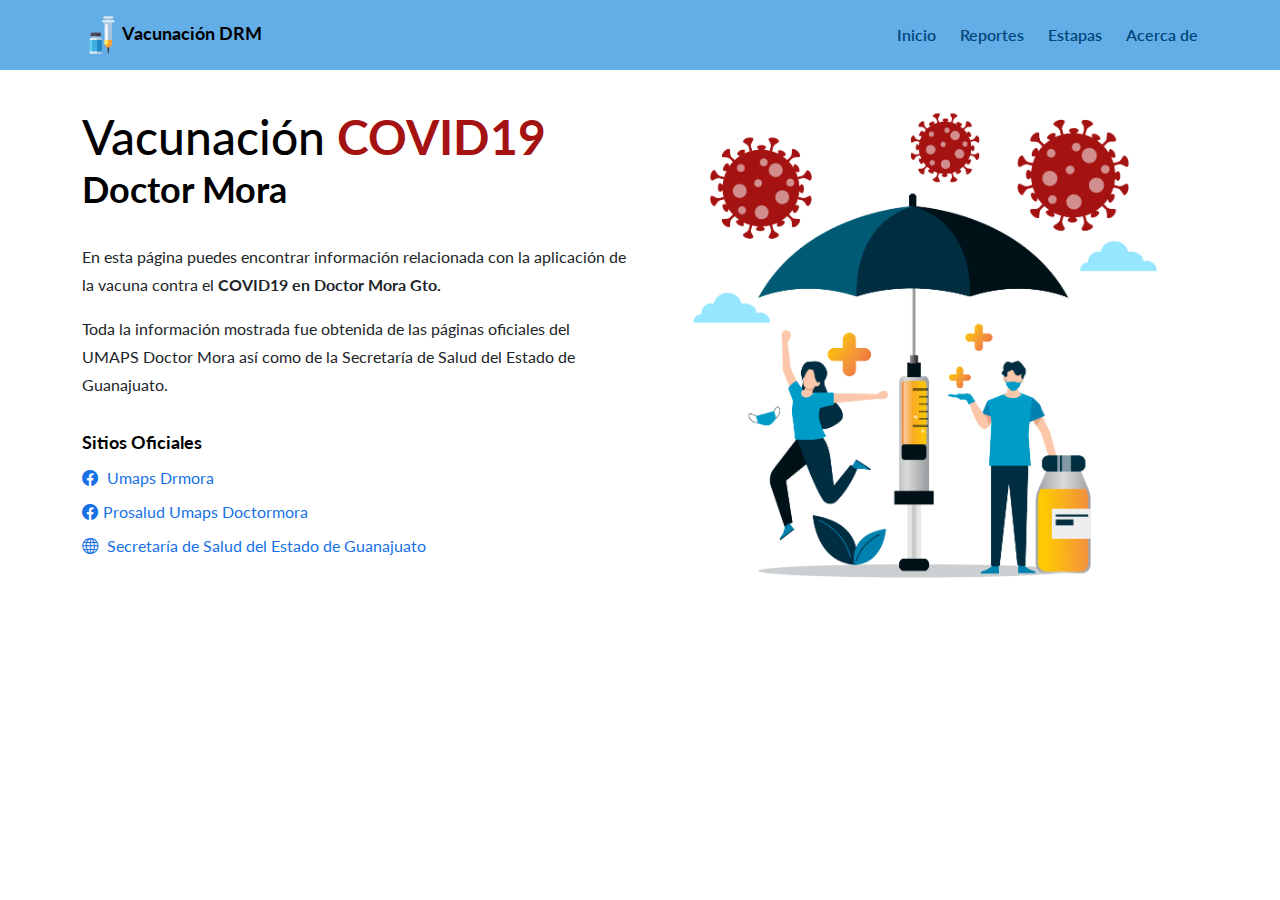
==== commit b77a8984: "bug imagen home" ====
--- a/index.html
+++ b/index.html
@@ -25,85 +25,47 @@
   <body>
     
 	  
+	  <nav>
+		  <div class="container">
+			  <div class="content">
+				  <span><img src="images/vacunacion.svg" class="img-fluid" alt="vacunacion">Vacunación DRM</span>
+				  <ul class="list-unstyled">
+					  <li><a href="/">Inicio</a></li>
+					  <li><a href="reportes.html">Reportes</a></li>
+					  <li><a href="etapas.html">Estapas</a></li>
+					  <li><a href="acerca.html">Acerca de</a></li>
+				  </ul>
+			  </div>
+		  </div>
+	  </nav>
 	  
 	  
-	  
-	  <section class="banner">
+	  <section class="home">
 	  	<div class="container">
-			<div class="row justify-content-center">
-				<div class="col-lg-12">
-					<img src="images/report.svg" class="img-fluid" alt=""><h1> Vacunación Doctor Mora, Gto </h1>
-					<p>Reporte Vacunación</p>
-				</div>
-			</div>  
-		</div>
-	  </section>
-	  
-	
-	  
-	  <section class="reportes">
-	  	<div class="container">
-			<div class="row justify-content-center">
-				<p>Reportes generados por la Secretaría de Salud de Guanajuato</p>
-				
-				<div class="col-lg-6 col-md-8 col-sm-12 col-12">
+		  	<div class="row">
+				<div class="col-lg-6 col-md-7 col-sm-12 align-items-center d-flex order-lg-0 order-md-0 order-sm-1 order-1">
 					<div class="content">
-						<ul class="list-unstyled">
-							<li class="edad">60 años y más</li>
-							<li class="dosis"><img src="images/jeringa.svg" class="img-fluid" alt="">Dosis Aplicadas: <span>5430</span></li>
-							<li class="vacuna"><img src="images/frasco.svg" class="img-fluid" alt="">Vacuna: <span class="astra">AstraZeneca</span></li>
-							<li class="esquema"><img src="images/comprobar.svg" class="img-fluid" alt="">Esquema Completo</li>
-							<li class="fuente-directa">Fuente directa, reporte de Instituciones. Corte 21hr. 12 Agosto 2021</li>
+						<h1>Vacunación <strong>COVID19</strong> <br><span>Doctor Mora</span></h1>
+						<p>En esta página puedes encontrar información relacionada con la aplicación de la vacuna contra el <strong>COVID19 en Doctor Mora Gto.</strong></p>
+						<p>Toda la información mostrada fue obtenida de las páginas oficiales del UMAPS Doctor Mora así como de la Secretaría de Salud del Estado de Guanajuato.</p>
+						<ul class="list-unstyled"><span>Sitios Oficiales</span>
+							<li><a href="https://www.facebook.com/umaps.drmora.50" target="_blank"><i class="bi bi-facebook"></i> Umaps Drmora</a></li>
+							<li><a href="https://www.facebook.com/umaps.mora" target="_blank"><i class="bi bi-facebook"></i>Prosalud Umaps Doctormora</a></li>
+							<li><a href="https://coronavirus.guanajuato.gob.mx/" target="_blank"><i class="bi bi-globe"></i> Secretaría de Salud del Estado de Guanajuato</a></li>
 						</ul>
 					</div>
+					
 				</div>
-				
-				<div class="col-lg-6 col-md-8 col-sm-12 col-12">
-					<div class="content">
-						<ul class="list-unstyled">
-							<li class="edad">50 a 59 años</li>
-							<li class="dosis"><img src="images/jeringa.svg" class="img-fluid" alt="">Dosis Aplicadas: <span>3612</span></li>
-							<li class="vacuna"><img src="images/frasco.svg" class="img-fluid" alt="">Vacuna: <span class="astra">AstraZeneca</span></li>
-							<li class="esquema"><img src="images/comprobar.svg" class="img-fluid" alt="">Esquema Completo</li>
-							<li class="fuente-directa">Fuente directa, reporte de Instituciones. Corte 12hr. 23 Agosto 2021</li>
-						</ul>
-					</div>
-				</div>
-				
-				
-				<div class="col-lg-6 col-md-8 col-sm-12 col-12">
-					<div class="content">
-						<ul class="list-unstyled">
-							<li class="edad">40 a 49 años</li>
-							<li class="dosis"><img src="images/jeringa.svg" class="img-fluid" alt="">Dosis Aplicadas: <span>2295</span></li>
-							<li class="vacuna"><img src="images/frasco.svg" class="img-fluid" alt="">Vacuna: <span class="astra">AstraZeneca</span></li>
-							<li class="esquema"><img src="images/eliminar.svg" class="img-fluid" alt="">Sin Esquema Completo</li>
-							<li class="fuente-directa">Fuente directa, reporte de Instituciones. Corte 20hr. 17 Agosto 2021</li>
-						</ul>
-					</div>
-				</div>
-				
-				
-				<div class="col-lg-6 col-md-8 col-sm-12 col-12">
-					<div class="content">
-						<ul class="list-unstyled">
-							<li class="edad">30 a 39 años</li>
-							<li class="dosis"><img src="images/jeringa.svg" class="img-fluid" alt="">Dosis Aplicadas: <span>5220</span></li>
-							<li class="vacuna"><img src="images/frasco.svg" class="img-fluid" alt="">Vacuna: <span class="sinovac">SINOVAC</span></li>
-							<li class="esquema"><img src="images/comprobar.svg" class="img-fluid" alt="">Esquema Completo</li>
-							<li class="fuente-directa">Fuente directa, reporte de Instituciones. Corte 20hr. 29 Agosto 2021</li>
-						</ul>
-					</div>
-				</div>
-				
-				
-			</div>  
-		</div>
+				<div class="col-lg-6 col-md-5 col-sm-12  order-lg-1 order-md-1 order-sm-0 order-0" style="text-align: center;">
+					<img src="images/vac.png" class="img-fluid vac" alt="vacunacion">
+				</div>	
+			</div>
+		  </div>
 	  </section>
-	  
-	  
-	  
-	  
+	
+	 
+
+
 
 
 
--- a/css/styles.css
+++ b/css/styles.css
@@ -1,6 +1,95 @@
+@import url("https://cdn.jsdelivr.net/npm/bootstrap-icons@1.5.0/font/bootstrap-icons.css");
+@import url('https://fonts.googleapis.com/css2?family=Lato:wght@400;700&display=swap');
+
 :root{
 	--astra: #ae0258;
 }
+body{
+	font-family: 'Lato', sans-serif;
+}
+nav{
+	padding: 15px 0px;
+	background: #63aee6;
+}
+nav span{
+	color: #000;
+	font-weight: bold;
+	font-size: 18px;
+}
+nav span img{
+	width: 40px;
+}
+nav .content{
+	display: flex;
+	justify-content: space-between;
+	align-items: center;
+}
+nav ul{
+	display: flex;
+	margin-bottom: 0px;
+	font-size: 16px;
+}
+nav ul li{
+	margin-left: 24px;
+}
+nav ul li a:link{
+	text-decoration: none;
+	color: #00467b;
+	font-weight: 600;
+}
+nav ul li a:visited{
+	color: #00467b;
+}
+nav ul li a:hover{
+	border-bottom: 2px solid #055b9b;
+}
+
+
+.home{
+	height: auto;
+	width: 100%;
+	padding-bottom: 100px;
+}
+.home .content h1{
+	font-size: 48px;
+	line-height: 48px;
+	margin-bottom: 30px;
+	color: #000;
+}
+.home .content h1 strong{
+	color: #a41212;
+}
+.home .content h1 span{
+	font-size: 36px;
+	font-weight: 700;
+}
+.home .content p{
+	line-height: 28px;
+}
+.home .content ul{
+	margin-top: 30px;
+}
+.home .content ul span{
+	font-size: 18px;
+	font-weight: 700;
+	color: #000;
+}
+.home .content ul li{
+	margin-top: 10px;
+}
+.home .content ul li i{
+	margin-right: 5px;
+}
+.home .content ul li a:link, .home .content ul li a:visited{
+	text-decoration: none;
+	color: #1771E6;
+}
+.home .content ul li a:hover{
+	color: #FE0062;
+	border-bottom: 2px solid #FE0062;
+}
+
+
 
 
 .banner{
@@ -128,7 +217,7 @@
 .reportes p{
 	font-size: 18px;
 	font-weight: 600;
-	text-align: center;
+	text-align: left;
 	margin-bottom: 60px;
 }
 .reportes .content{
@@ -166,10 +255,24 @@
 /*------------------- RESPONSIVE -----------------*/
 /*------------------------------------------------*/
 
-
+@media screen and (max-width: 1199px){
+	.home .content h1{
+		margin-top: 50px;
+		font-size: 32px;
+		line-height: 36px;
+	}
+	.home .content h1 span{
+		font-size: 28px;
+	}
+}
 
 
 @media screen and (max-width: 991px){
+	
+	.home  img.vac{
+		margin-top: 80px;
+	}
+	
 	.tarjeta ul li.dosis h3{
 		white-space: nowrap;
 	}
@@ -192,6 +295,50 @@
 
 @media screen and (max-width: 767px){
 	
+	.home .content h1 {
+		text-align: center;
+	}
+	.home img.vac{
+		margin-top: 40px;
+		width: 300px;
+	}
+	nav{
+		background: none;
+	}
+	nav .content{
+		justify-content: center;
+	}
+	nav span{
+		background: #e4f3ff;
+		width: 100%;
+		position: fixed;
+		text-align: center;
+		top: 0;
+		padding: 5px;
+		font-size: 16px;
+		z-index: 100;
+	}
+	
+	nav ul{
+		position: fixed;
+		background: #f3faff;
+		bottom: 0;
+		margin: 0 auto;
+		right: 0;
+		left: 0;
+		justify-content: space-evenly;
+		height: 48px;
+		align-items: center;
+	}
+	nav ul li{
+		margin-left: 0px;
+	}
+	
+	
+	
+	
+	
+	
 	.tarjeta{
 		
 		padding-left: 15px;
@@ -218,7 +365,7 @@
 	}
 	.pegajoso{
 		position: sticky;
-		top: 0;
+		top: 50px;
 	}
 	
 	.gris .pegajoso{
@@ -268,11 +415,11 @@
 	
 	
 	/* --------estilos reportes------------ */
-	
-	
-	.reportes .content {
-		padding-left: 5%;
-	}
+	.reportes p {
+	    font-size: 16px;
+	}
+	
+	
 	
 	.reportes .content ul li{
 		font-size: 16px;
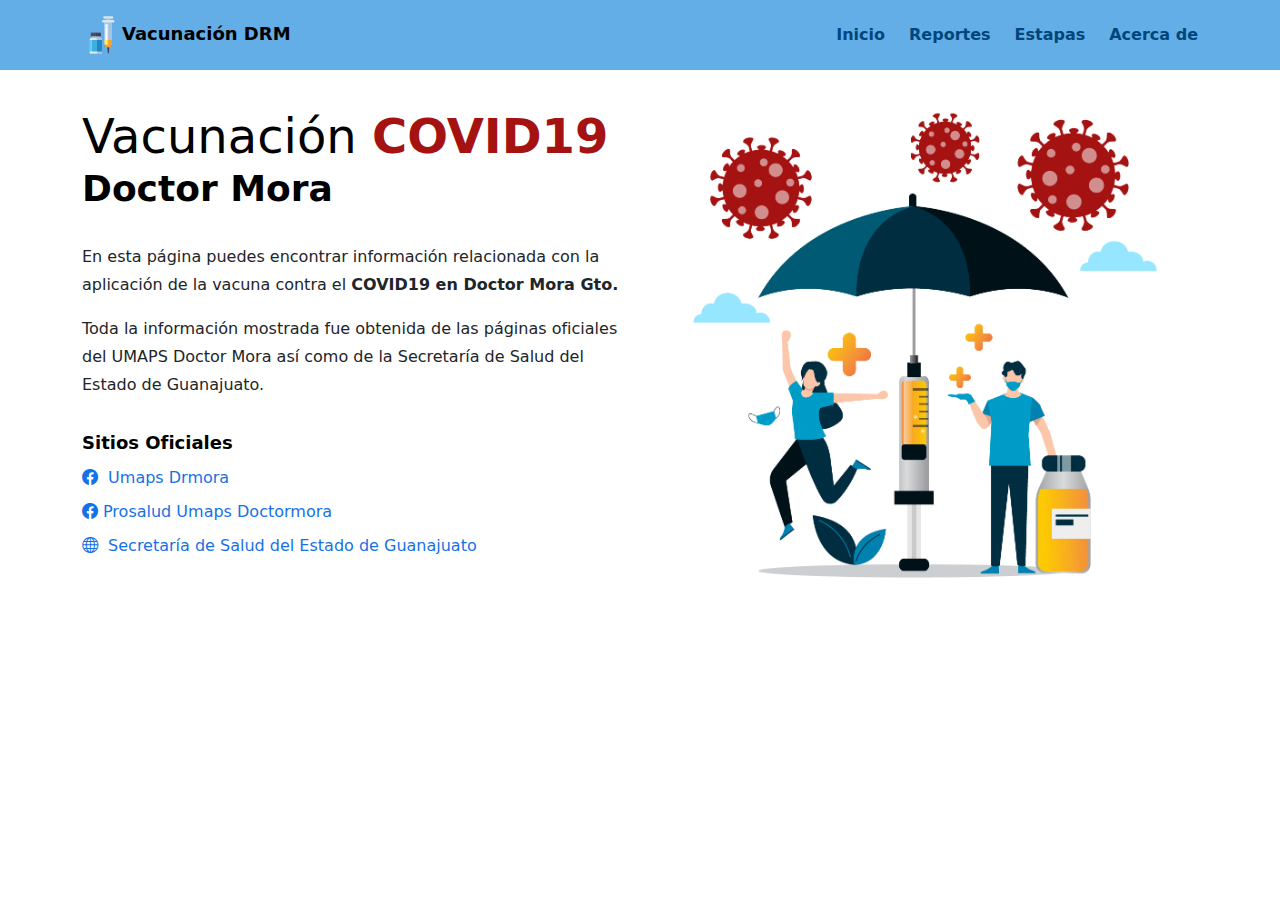
==== commit a23c4407: "iconos en menu movil" ====
--- a/index.html
+++ b/index.html
@@ -28,12 +28,12 @@
 	  <nav>
 		  <div class="container">
 			  <div class="content">
-				  <span><img src="images/vacunacion.svg" class="img-fluid" alt="vacunacion">Vacunación DRM</span>
+				  <span class="ti"><img src="images/vacunacion.svg" class="img-fluid" alt="vacunacion">Vacunación DRM</span>
 				  <ul class="list-unstyled">
-					  <li><a href="/">Inicio</a></li>
-					  <li><a href="reportes.html">Reportes</a></li>
-					  <li><a href="etapas.html">Estapas</a></li>
-					  <li><a href="acerca.html">Acerca de</a></li>
+					  <li><a href="/"><i class="bi bi-house active"></i><span>Inicio</span></a></li>
+					  <li><a href="reportes.html"><i class="bi bi-clipboard-data"></i><span>Reportes</span></a></li>
+					  <li><a href="etapas.html"><i class="bi bi-people"></i><span>Estapas</span></a></li>
+					  <li><a href="acerca.html"><i class="bi bi-hand-thumbs-up"></i><span>Acerca de</span></a></li>
 				  </ul>
 			  </div>
 		  </div>
--- a/css/styles.css
+++ b/css/styles.css
@@ -1,22 +1,23 @@
 @import url("https://cdn.jsdelivr.net/npm/bootstrap-icons@1.5.0/font/bootstrap-icons.css");
-@import url('https://fonts.googleapis.com/css2?family=Lato:wght@400;700&display=swap');
+/*@import url('https://fonts.googleapis.com/css2?family=Lato:wght@400;700&display=swap');*/
 
 :root{
 	--astra: #ae0258;
 }
+/*
 body{
 	font-family: 'Lato', sans-serif;
-}
+}*/
 nav{
 	padding: 15px 0px;
 	background: #63aee6;
 }
-nav span{
+nav span.ti{
 	color: #000;
 	font-weight: bold;
 	font-size: 18px;
 }
-nav span img{
+nav span.ti img{
 	width: 40px;
 }
 nav .content{
@@ -42,6 +43,12 @@
 }
 nav ul li a:hover{
 	border-bottom: 2px solid #055b9b;
+}
+
+
+
+nav ul li a:link i{
+	display: none;
 }
 
 
@@ -308,7 +315,7 @@
 	nav .content{
 		justify-content: center;
 	}
-	nav span{
+	nav span.ti{
 		background: #e4f3ff;
 		width: 100%;
 		position: fixed;
@@ -329,13 +336,29 @@
 		justify-content: space-evenly;
 		height: 48px;
 		align-items: center;
+		z-index: 110;
 	}
 	nav ul li{
 		margin-left: 0px;
 	}
 	
-	
-	
+	nav ul li a:link i{
+		display: block;
+		font-size: 26px;
+		padding: 0px 20px;
+		border-radius: 5px;
+	}
+	nav ul li a:link i.active{
+		color: #FE0062;
+	}
+	nav ul li a:active i{
+		background: #d8eefd;
+	}
+	nav ul li a:link span{
+		display: none;
+	}	
+	
+
 	
 	
 	
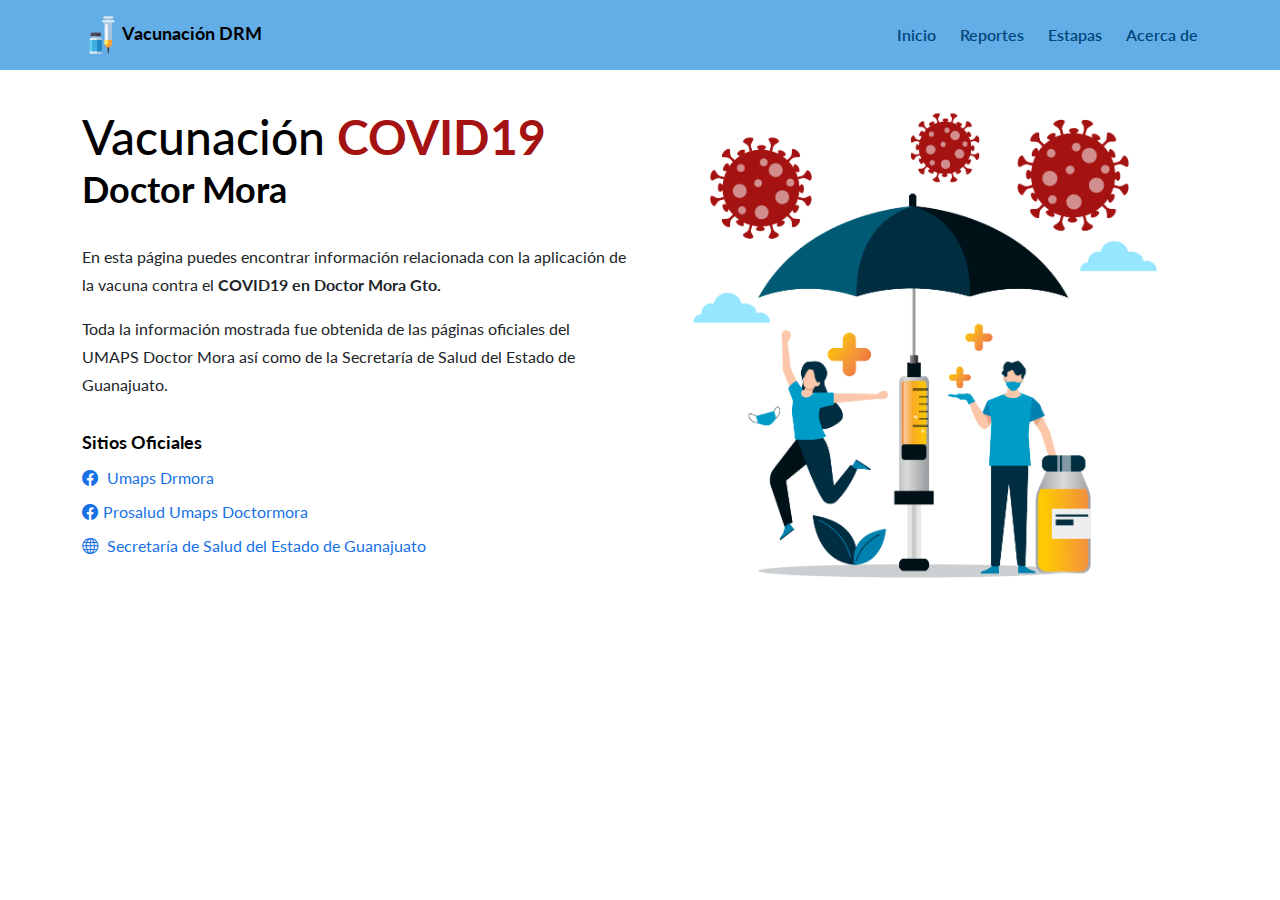
==== commit 97baf76e: "google fonts" ====
--- a/index.html
+++ b/index.html
@@ -12,7 +12,9 @@
     <link href="css/bootstrap.min.css" rel="stylesheet">
 		<link href="css/styles.css" rel="stylesheet">
 
-  
+  	<link rel="preconnect" href="https://fonts.googleapis.com">
+		<link rel="preconnect" href="https://fonts.gstatic.com" crossorigin>
+		<link href="https://fonts.googleapis.com/css2?family=Lato:wght@400;700&display=swap" rel="stylesheet">
 
 
     <!-- progresive app -->
@@ -57,7 +59,7 @@
 					
 				</div>
 				<div class="col-lg-6 col-md-5 col-sm-12  order-lg-1 order-md-1 order-sm-0 order-0" style="text-align: center;">
-					<img src="images/vac.png" class="img-fluid vac" alt="vacunacion">
+					<img src="images/vac.png" class="img-fluid vac" alt="vacunacion" loading="lazy">
 				</div>	
 			</div>
 		  </div>
--- a/css/styles.css
+++ b/css/styles.css
@@ -1,13 +1,13 @@
 @import url("https://cdn.jsdelivr.net/npm/bootstrap-icons@1.5.0/font/bootstrap-icons.css");
-/*@import url('https://fonts.googleapis.com/css2?family=Lato:wght@400;700&display=swap');*/
+
 
 :root{
 	--astra: #ae0258;
 }
-/*
+
 body{
 	font-family: 'Lato', sans-serif;
-}*/
+}
 nav{
 	padding: 15px 0px;
 	background: #63aee6;
@@ -337,6 +337,7 @@
 		height: 48px;
 		align-items: center;
 		z-index: 110;
+		border-top: 1px solid #e6f5ff;
 	}
 	nav ul li{
 		margin-left: 0px;
@@ -348,7 +349,7 @@
 		padding: 0px 20px;
 		border-radius: 5px;
 	}
-	nav ul li a:link i.active{
+	nav ul li a:link i.active, nav ul li a:visited i.active{
 		color: #FE0062;
 	}
 	nav ul li a:active i{
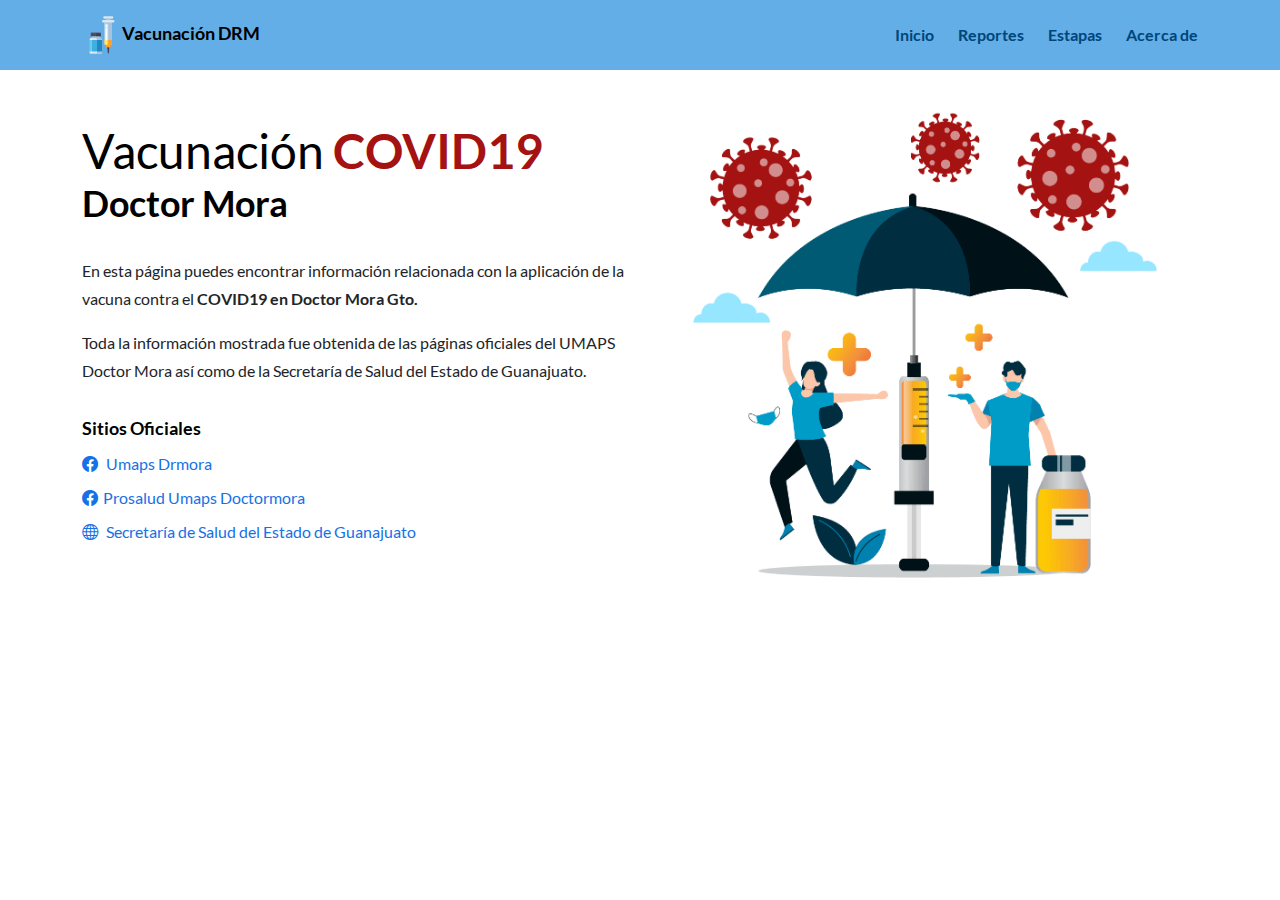
==== commit 8e7b340e: "optimizacion y nuevas fechas" ====
--- a/index.html
+++ b/index.html
@@ -1,20 +1,21 @@
 <!doctype html>
 <html lang="es">
   <head>
+
+  	<link rel="shortcut icon" href="images/icon.png">
+		<title>Vacunación Doctor Mora</title> 
+
     <!-- Required meta tags -->
     <meta charset="utf-8">
     <meta name="viewport" content="width=device-width, initial-scale=1, shrink-to-fit=no, user-scalable=0">
-		<link rel="shortcut icon" href="images/icon.png">
-		<title>Vacunación Doctor Mora</title> 
 		<meta name="description" content="Información sobre el coronavirus en Doctor Mora" >
+		<meta name="author" content="cesarpgasuz">
 
-    <!-- Bootstrap CSS -->
+
+    <!--  CSS -->
     <link href="css/bootstrap.min.css" rel="stylesheet">
 		<link href="css/styles.css" rel="stylesheet">
-
-  	<link rel="preconnect" href="https://fonts.googleapis.com">
-		<link rel="preconnect" href="https://fonts.gstatic.com" crossorigin>
-		<link href="https://fonts.googleapis.com/css2?family=Lato:wght@400;700&display=swap" rel="stylesheet">
+		<link rel="stylesheet" href="css/bootstrap-icons.css">
 
 
     <!-- progresive app -->
@@ -59,7 +60,7 @@
 					
 				</div>
 				<div class="col-lg-6 col-md-5 col-sm-12  order-lg-1 order-md-1 order-sm-0 order-0" style="text-align: center;">
-					<img src="images/vac.png" class="img-fluid vac" alt="vacunacion" loading="lazy">
+					<img src="images/vac.png" class="img-fluid vac" alt="vacunacion">
 				</div>	
 			</div>
 		  </div>
--- a/css/styles.css
+++ b/css/styles.css
@@ -1,4 +1,20 @@
-@import url("https://cdn.jsdelivr.net/npm/bootstrap-icons@1.5.0/font/bootstrap-icons.css");
+
+
+
+@font-face{
+	font-family: 'Lato';
+	src: url("../fonts/Lato-Regular.woff2");
+	font-style: normal;
+	font-weight: 400;
+	font-display: swap;
+}
+@font-face{
+	font-family: 'Lato';
+	src: url("../fonts/Lato-Bold.woff2");
+	font-style: normal;
+	font-weight: 700;
+	font-display: swap;
+}
 
 
 :root{
@@ -319,7 +335,7 @@
 		background: #e4f3ff;
 		width: 100%;
 		position: fixed;
-		text-align: center;
+		text-align: left;
 		top: 0;
 		padding: 5px;
 		font-size: 16px;
@@ -359,8 +375,11 @@
 		display: none;
 	}	
 	
-
-	
+	.banner{
+		padding: 50px 0px 20px 0px;
+	}
+	
+
 	
 	
 	.tarjeta{
@@ -398,7 +417,11 @@
 	.blanco .pegajoso{
 		background: #fff;
 	}
-	
+
+
+	.reportes p{
+		margin-bottom: 30px;
+	}
 	
 	
 	
@@ -408,6 +431,18 @@
 
 
 @media screen and (max-width: 575px){
+	
+
+	.home img.vac {
+	    width: 200px;
+	}
+
+
+	.home .content h1 {
+	    margin-top: 20px;
+	    margin-bottom: 20px;
+	}
+
 	.banner{
 		padding: 20px 0px;
 	}
@@ -418,6 +453,12 @@
 		font-size: 16px;
 	}
 	
+	.banner img{
+		width: 60px;
+		margin-top: 30px;
+		margin-bottom: 10px;
+	}
+
 	h2.years{
 		font-size: 32px;
 		margin-bottom: 0px;
@@ -439,6 +480,9 @@
 	
 	
 	/* --------estilos reportes------------ */
+	.reportes{
+		padding-top: 30px;
+	}
 	.reportes p {
 	    font-size: 16px;
 	}
@@ -470,6 +514,9 @@
 		font-size: 18px;
 	}
 	
+	.banner {
+	    padding: 10px 0px 0px 0px;
+	}
 	
 	.tarjeta ul li.dosis h3 {
 		font-size: 16px;
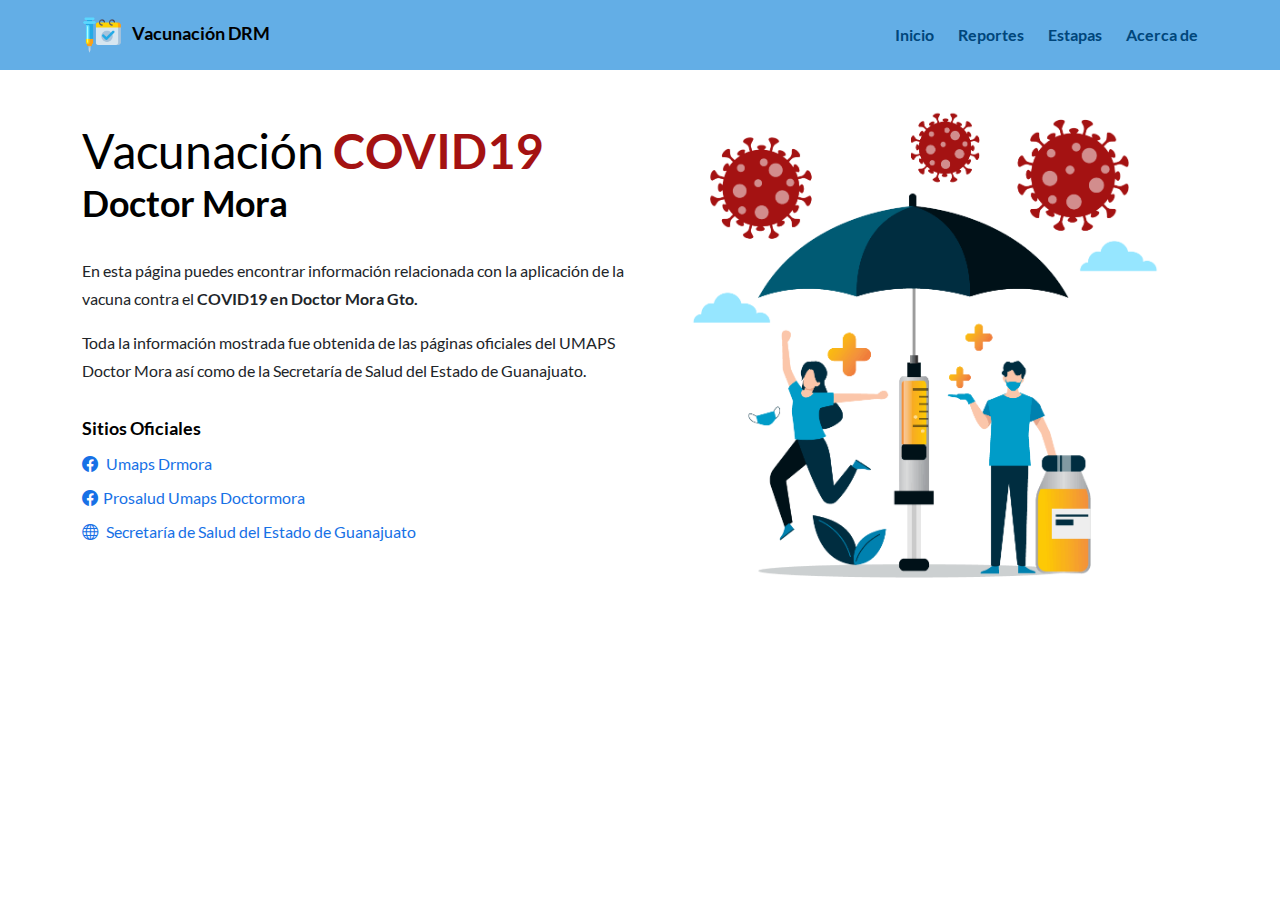
==== commit 6ef052cd: "optimizacion imagenes" ====
--- a/index.html
+++ b/index.html
@@ -18,6 +18,9 @@
 		<link rel="stylesheet" href="css/bootstrap-icons.css">
 
 
+		<script defer src="https://vacunaciondrmora.netlify.app/js/bootstrap.bundle.min.js"></script>
+    <script defer src="https://vacunaciondrmora.netlify.app/js/app.js"></script>
+
     <!-- progresive app -->
 		<!-- Progresive -->
 		<meta name="theme-color" content="#63aee6" />
@@ -31,7 +34,7 @@
 	  <nav>
 		  <div class="container">
 			  <div class="content">
-				  <span class="ti"><img src="images/vacunacion.svg" class="img-fluid" alt="vacunacion">Vacunación DRM</span>
+				  <span class="ti"><img src="images/vacunacion.png" class="img-fluid" alt="vacunacion">Vacunación DRM</span>
 				  <ul class="list-unstyled">
 					  <li><a href="/"><i class="bi bi-house active"></i><span>Inicio</span></a></li>
 					  <li><a href="reportes.html"><i class="bi bi-clipboard-data"></i><span>Reportes</span></a></li>
@@ -89,8 +92,7 @@
     <!-- Optional JavaScript; choose one of the two! -->
 
     <!-- Option 1: Bootstrap Bundle with Popper -->
-    <script src="js/bootstrap.bundle.min.js"></script>
-     <script src="js/app.js"></script>
+   
 
     <!-- Option 2: Separate Popper and Bootstrap JS -->
     <!--
--- a/css/styles.css
+++ b/css/styles.css
@@ -35,6 +35,8 @@
 }
 nav span.ti img{
 	width: 40px;
+	aspect-ratio: 1/1;
+	margin-right: 10px;
 }
 nav .content{
 	display: flex;
@@ -111,7 +113,9 @@
 	color: #FE0062;
 	border-bottom: 2px solid #FE0062;
 }
-
+.home img.vac{
+	aspect-ratio: 1/1;
+}
 
 
 
@@ -121,6 +125,7 @@
 }
 .banner img{
 	width: 100px;
+	aspect-ratio: 1/1;
 }
 .banner h1{
 	font-weight: bold;
@@ -158,6 +163,7 @@
 
 .img-list{
 	width: 30px;
+	aspect-ratio: 1/1;
 }
 
 
@@ -271,6 +277,7 @@
 li > img{
 	width: 25px;
 	margin-right: 10px;
+	aspect-ratio: 1/1;
 }
 
 
